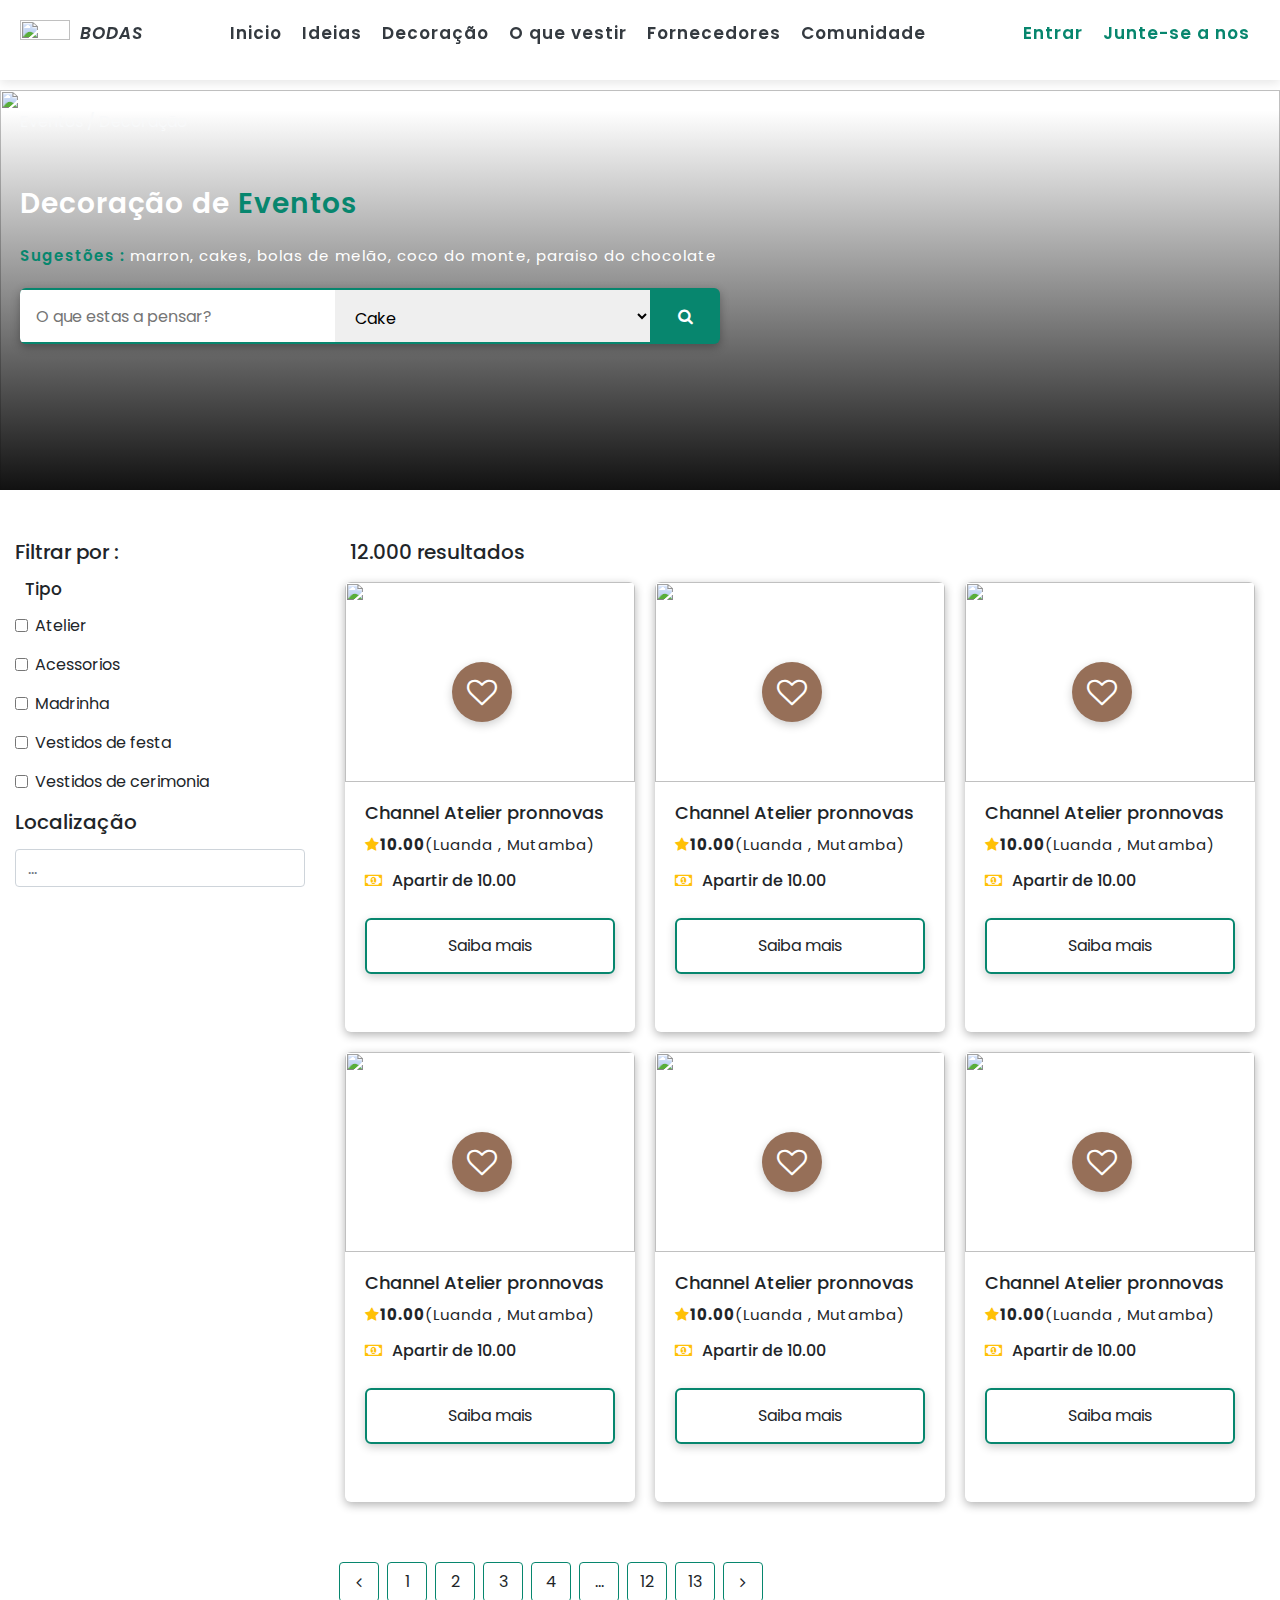
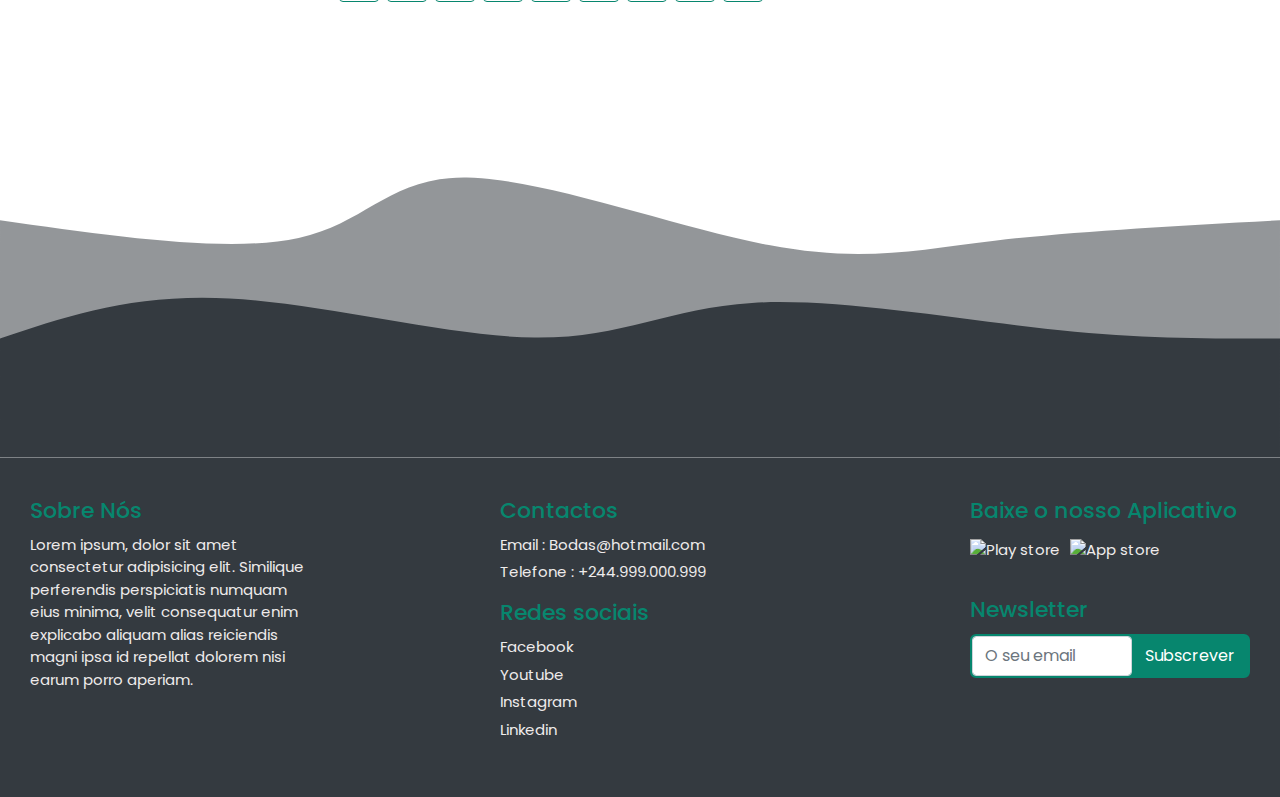
==== search.html @ b69bea25 "files" ====
<!DOCTYPE html>
<html lang="pt-br">
<head>
    <meta charset="UTF-8">
    <meta name="viewport" content="width=device-width, initial-scale=1.0">
    <link rel="shortcut icon" href="./images/illustrations/png/lg.png" type="image/x-icon">
    <link rel="stylesheet" href="css/bootstrap.css">
    <link rel="stylesheet" href="css/fontawesome/icon/main.min.css">
    <link rel="stylesheet" href="css/style.css">
    <title>#</title>
</head>
<body>
    <!-- Moda loginl -->
 <div class="modal fade" id="ModalLogin" tabindex="-1" role="dialog" aria-labelledby="ModalLoginTitle" aria-hidden="true">
    <div class="modal-dialog modal-dialog-centered" role="document">
      <div class="modal-content">
        <div class="modal-header">
          <h5 class="modal-title" id="exampleModalLongTitle"></h5>
          <button type="button" class="close" data-dismiss="modal" aria-label="Close">
            <span aria-hidden="true">&times;</span>
          </button>
        </div>
        <div class="modal-body">
               <form action="" id="signin-form">
                <h2>Acesse a sua conta</h2>
                <div class="fa fa-gift"></div>
                <p class="text-secondary">Login para gerenciar a sua conta</p>  
                <div class="col-lg-12">
                   <label for="">Email</label>
                   <div class="input-group mb-3">
                      <div class="input-group-prepend">
                      <span class="input-group-text" id="basic-addon1">@</span>
                      </div>
                      <input type="text" class="form-control" placeholder="Username" aria-label="Username" aria-describedby="basic-addon1">
                   </div> 
                   </div> 
                      <div class="col-lg-12">
                         <label for="">Senha</label>
                         <div class="input-group"> 
                            <div class="input-group-prepend">
                            <span class="input-group-text " id="basic-addon1"><i class="fa fa-lock"></i></span>
                            </div>
                            <input type="text" class="form-control" placeholder="Username" aria-label="Username" aria-describedby="basic-addon1">
                         </div>
                      </div> 
                      <div class="col-lg-12">
                         <button class="btn col text-white">Entrar</button>
                         <label for="#" class="text-center text-dark bar">Ou</label>
                            <button class="btn mt-2 mb-2 g-btn"><img src="images/google.svg" alt="">fazer login com google</button>
                      </div>
                      <div class="col-lg-12 text-center mt-2">
                            <span class="text-secondary mt-2 mb-2">Não tem uma  conta ?<a href="">Cadastrar</a></span><br/>
                         <a href="#" class="text-secondary">Esqueceu a sua senha ?</a>
                      </div> 
               </form>
        </div> 
      </div>
    </div>
  </div>
 <!---end-->
<!--Header-->
<header>
    <nav class="navbar-responsive-prt">
        <div>
            <a href="index.html" class="logo-prt"><img src="./images/illustrations/png/lg.png" alt="">Bodas</a>
        </div>
        <div>
            <ul>
                <li><a href="index.html">Inicio</a></li>
                <li><a href="#">Ideias</a></li>
                <li><a href="#">Decoração</a></li>
                <li><a href="#">O que vestir</a></li>
                <li><a href="#">Fornecedores</a></li>
                <li><a href="community.html">Comunidade</a></li>
            </ul>
        </div>
        <div>
            <ul>
                  <li><a href="#"  data-toggle="modal" data-target="#ModalLogin">Entrar</a></li>
                <li><a href="signup.html">Junte-se a nos</a></li>
            </ul>
        </div>
    </nav>
    <nav class="navbar-prt">
        <div class="wrapper">
            <div class="navbar-container-prt">
                <div>
                    <a href="index.html" class="logo-prt"><img src="./images/illustrations/png/lg.png" alt="">Bodas</a>
                </div>
                <div>
                    <ul>
                        <li><a href="index.html">Inicio</a></li>
                        <li><a href="#">Ideias</a></li>
                        <li><a href="#">Decoração</a></li>
                        <li><a href="#">O que vestir</a></li>
                        <li><a href="#">Fornecedores</a></li>
                        <li><a href="community.html">Comunidade</a></li>
                    </ul>
                </div>
                <div>
                    <ul class="custom-links">
                          <li><a href="#"  data-toggle="modal" data-target="#ModalLogin">Entrar</a></li>
                          <li><a href="signup.html">Junte-se a nos</a></li>
                    </ul>
                </div>
            </div>
        </div>
    </nav> 
</header>
<!--Search-->
<div class="search-banner">
    <img src="./images/cover.jpg" alt="">
    <div class="box">
      <div class="wrapper">
        <span class="text-light">Eventos / Decoração</span><br/>
        <h3 class="title">Decoração de <span>Eventos</span></h3>
        <div class="tag"><span>Sugestões : </span> <small>marron, cakes, bolas de melão, coco do monte, paraiso do chocolate</small></div>
        <form action="search.html" method="get">
          <input type="text" placeholder="O que estas a pensar?" minlength="3" required>
          <select   required><option value="cake">Cake</option></select>
          <button class="btn fa fa-search"></button>
      </form>
      </div>
    </div>
</div>
<div class="wrapper">
   <div class="section-search">
    <form action="" class="col-lg-3">
      <div class="search-filter">
         <h5>Filtrar por :</h5>
         <ul>
            <h4>Tipo</h4>
            <ul> 
                <div class="form-check">
                    <input class="form-check-input" type="checkbox" value="" id="defaultCheck0">
                    <label class="form-check-label" for="defaultCheck0">
                        Atelier
                    </label>
                  </div>
                <div class="form-check">
                    <input class="form-check-input" type="checkbox" value="" id="defaultCheck1">
                    <label class="form-check-label" for="defaultCheck1">
                        Acessorios
                    </label>
                  </div>
                  <div class="form-check">
                    <input class="form-check-input" type="checkbox" value="" id="defaultCheck2">
                    <label class="form-check-label" for="defaultCheck2">
                        Madrinha
                    </label>
                  </div>
                  <div class="form-check">
                    <input class="form-check-input" type="checkbox" value="" id="defaultCheck3">
                    <label class="form-check-label" for="defaultCheck3">
                        Vestidos de festa
                    </label>
                  </div>
                  <div class="form-check">
                    <input class="form-check-input" type="checkbox" value="" id="defaultCheck4">
                    <label class="form-check-label" for="defaultCheck4">
                        Vestidos de cerimonia
                    </label>
                  </div>  
            </ul>
         </ul>
         <ul>
            <h5>Localização</h5>
            <ul>
               <input type="text" placeholder="..." class="form-control">
            </ul>
         </ul>
    </div>
    </form>
      <div class="search-content col-lg-9">
         <div class="col-lg-12"><h5>12.000 resultados</h5></div>
         <aside class="content-area">
             <article class="box-result">
                      <img src="./images/15.jfif" alt="">
                      <div class="like fa fa-heart-o"></div>
                      <div class="dets">
                         <h5>Channel Atelier pronnovas</h5>
                         <div class="reviews">
                                   <i class="fa fa-star text-warning"></i>
                                   <strong>10.00</strong>
                                   <span>(Luanda , Mutamba)</span>
                           </div>
                           <h6><i class="fa fa-money"></i>Apartir de 10.00</h6>
                           <a href="provider_page.html" class="btn">Saiba mais</a>
                      </div>
             </article>
             <article class="box-result">
               <img src="./images/16.jpg" alt="">
                     <div class="like fa fa-heart-o"></div>
                     <div class="dets">
                        <h5>Channel Atelier pronnovas</h5>
                        <div class="reviews">
                                 <i class="fa fa-star text-warning"></i>
                                 <strong>10.00</strong>
                                 <span>(Luanda , Mutamba)</span>
                        </div>
                        <h6><i class="fa fa-money"></i>Apartir de 10.00</h6>
                        <a href="provider_page.html" class="btn">Saiba mais</a>
                     </div>
            </article>
            <article class="box-result">
               <img src="./images/17.jpg" alt="">
               <div class="like fa fa-heart-o"></div>
               <div class="dets">
                  <h5>Channel Atelier pronnovas</h5>
                  <div class="reviews">
                           <i class="fa fa-star text-warning"></i>
                           <strong>10.00</strong>
                           <span>(Luanda , Mutamba)</span>
                  </div>
                  <h6><i class="fa fa-money"></i>Apartir de 10.00</h6>
                  <a href="provider_page.html" class="btn">Saiba mais</a>
               </div>
            </article>
            <article class="box-result">
               <img src="./images/18.jpg" alt="">
               <div class="like fa fa-heart-o"></div>
               <div class="dets">
                  <h5>Channel Atelier pronnovas</h5>
                  <div class="reviews">
                           <i class="fa fa-star text-warning"></i>
                           <strong>10.00</strong>
                           <span>(Luanda , Mutamba)</span>
                  </div>
                  <h6><i class="fa fa-money"></i>Apartir de 10.00</h6>
                  <a href="provider_page.html" class="btn">Saiba mais</a>
               </div>
      </article>
      <article class="box-result">
         <img src="./images/19.jpg" alt="">
         <div class="like fa fa-heart-o"></div>
         <div class="dets">
            <h5>Channel Atelier pronnovas</h5>
            <div class="reviews">
                     <i class="fa fa-star text-warning"></i>
                     <strong>10.00</strong>
                     <span>(Luanda , Mutamba)</span>
            </div>
            <h6><i class="fa fa-money"></i>Apartir de 10.00</h6>
            <a href="provider_page.html" class="btn">Saiba mais</a>
         </div>
      </article>
      <article class="box-result">
         <img src="./images/20.jpg" alt="">
         <div class="like fa fa-heart-o"></div>
         <div class="dets">
            <h5>Channel Atelier pronnovas</h5>
            <div class="reviews">
                     <i class="fa fa-star text-warning"></i>
                     <strong>10.00</strong>
                     <span>(Luanda , Mutamba)</span>
            </div>
            <h6><i class="fa fa-money"></i>Apartir de 10.00</h6>
            <a href="provider_page.html" class="btn">Saiba mais</a>
         </div>
      </article>
         </aside>
          <aside class="pagination-area">
                 <button class="btn fa fa-angle-left prevpag" page="prev"></button>
                 <a href="" class="btn" page="1">1</a>
                 <a href="" class="btn" page="2">2</a>
                 <a href="" class="btn" page="3">3</a>
                 <a href="" class="btn" page="4">4</a>
                 <a href="" class="btn" page="null">...</a>
                 <a href="" class="btn" page="12">12</a>
                 <a href="" class="btn" page="13">13</a>
                 <button class="btn fa fa-angle-right nextpage" page="next"></button>
          </aside>
      </div>
   </div>
</div>


<!--Footer-->
<div class="svg1">
    <svg width="100%" height="100%" id="svg" viewBox="0 0 1440 400" xmlns="http://www.w3.org/2000/svg" class="transition duration-300 ease-in-out delay-150"><path d="M 0,400 C 0,400 0,133 0,133 C 129.39712918660285,151.45933014354068 258.7942583732057,169.91866028708134 336,153 C 413.2057416267943,136.08133971291866 438.22009569377997,83.7846889952153 525,85 C 611.77990430622,86.2153110047847 760.3253588516748,140.94258373205741 865,161 C 969.6746411483252,181.05741626794259 1030.4784688995214,166.44497607655504 1119,156 C 1207.5215311004786,145.55502392344496 1323.7607655502393,139.2775119617225 1440,133 C 1440,133 1440,400 1440,400 Z" stroke="none" stroke-width="0" fill="#343a4088" class="transition-all duration-300 ease-in-out delay-150 path-0"></path><path d="M 0,400 C 0,400 0,266 0,266 C 75.41626794258374,240.60287081339715 150.8325358851675,215.20574162679426 258,221 C 365.1674641148325,226.79425837320574 504.08612440191393,263.7799043062201 601,265 C 697.9138755980861,266.2200956937799 752.822966507177,231.67464114832535 846,226 C 939.177033492823,220.32535885167465 1070.622009569378,243.52153110047846 1176,255 C 1281.377990430622,266.47846889952154 1360.688995215311,266.2392344497608 1440,266 C 1440,266 1440,400 1440,400 Z" stroke="none" stroke-width="0" fill="#343a40ff" class="transition-all duration-300 ease-in-out delay-150 path-1"></path></svg>
  </div>
  <footer class="bg-dark" >
    <div class="wrapper">
        <div class="row">
            <article>
                <h1>Sobre Nós</h1>
                <ul>
                    <p>Lorem ipsum, dolor sit amet consectetur adipisicing elit. Similique perferendis
                     perspiciatis numquam eius minima, velit consequatur enim explicabo aliquam alias 
                      reiciendis magni ipsa id repellat dolorem nisi earum porro aperiam.
                    </p> 
                </ul>
            </article>
            <article>
                <h1>Contactos</h1>
                <ul>
                    <li>Email : <a href="mailto:bodas@hotmail.com">Bodas@hotmail.com</a></li>
                    <li>Telefone : <a href="telto:+244999000999">+244.999.000.999</a></li>
                </ul>
                <h1>Redes sociais</h1>
                <ul>
                   <li><a href="#" target="_blink">Facebook</a></li>
                   <li><a href="#" target="_blink">Youtube</a></li>
                   <li><a href="#" target="_blink">Instagram</a></li>
                   <li><a href="#" target="_blink">Linkedin</a></li>
                </ul>
            </article>
            <article>
                <h1>Baixe o nosso Aplicativo</h1>
                <ul class="d-flex">
                    <li><a href="#" target="_blink"><img src="./images/app1.png" alt="Play store"></a></li>
                    <li><a href="#" target="_blink"><img src="./images/app2.png" alt="App store"></a></li>
                </ul>
                <h1>Newsletter</h1>
                <ul>
                    <div class="box">
                        <form action="#" id="newsletterform" method="post">
                            <input class="form-control" type="email" required placeholder="O seu email" id="newsletterinput">
                            <button type="submit" class="btn btn-newsletter">Subscrever</button>
                        </form>
                    </div>
                     <div id="tr-google"></div>
                </ul>
            </article>
        </div>
    </div>
</footer> 
<script src="js/jquery.js"></script>
<script src="js/bootstrap.js"></script>
<script src="js/script.js"></script>
<script src="js/main.js"></script>  
<script src="http://translate.google.com/translate_a/element.js?cb=googleTranslateElementInit"></script> 
</body>
</html>
---- css/fontawesome/icon/main.min.css ----
@charset "UTF-8";
/*!
 *  Font Awesome 4.7.0 by @davegandy - http://fontawesome.io - @fontawesome
 *  License - http://fontawesome.io/license (Font: SIL OFL 1.1, CSS: MIT License)
 */@font-face {
 font-family:FontAwesome;
 src:url(../fonts/fontawesome-webfont3e6e.eot?v=4.7.0);
 src:url(../fonts/fontawesome-webfontd41d.eot?#iefix&v=4.7.0) format('embedded-opentype'),
 url(../fonts/fontawesome-webfont3e6e.woff2?v=4.7.0) format('woff2'),
 url(../fonts/fontawesome-webfont3e6e.woff?v=4.7.0) format('woff'),
 url(../fonts/fontawesome-webfont3e6e.ttf?v=4.7.0) format('truetype'),
 url(../fonts/fontawesome-webfont3e6e.svg?v=4.7.0#fontawesomeregular) format('svg');
 font-weight:400;
 font-style:normal
}
.fa {
 display:inline-block;
 font:normal normal normal 14px/1 FontAwesome;
 font-size:inherit;
 text-rendering:auto;
 -webkit-font-smoothing:antialiased;
 -moz-osx-font-smoothing:grayscale
}
.fa-lg {
 font-size:1.33333333em;
 line-height:.75em;
 vertical-align:-15%
}
.fa-2x {
 font-size:2em
}
.fa-3x {
 font-size:3em
}
.fa-4x {
 font-size:4em
}
.fa-5x {
 font-size:5em
}
.fa-fw {
 width:1.28571429em;
 text-align:center
}
.fa-ul {
 padding-left:0;
 margin-left:2.14285714em;
 list-style-type:none
}
.fa-ul>li {
 position:relative
}
.fa-li {
 position:absolute;
 left:-2.14285714em;
 width:2.14285714em;
 top:.14285714em;
 text-align:center
}
.fa-li.fa-lg {
 left:-1.85714286em
}
.fa-border {
 padding:.2em .25em .15em;
 border:solid .08em #eee;
 border-radius:.1em
}
.fa-pull-left {
 float:left
}
.fa-pull-right {
 float:right
}
.fa.fa-pull-left {
 margin-right:.3em
}
.fa.fa-pull-right {
 margin-left:.3em
}
.pull-right {
 float:right
}
.pull-left {
 float:left
}
.fa.pull-left {
 margin-right:.3em
}
.fa.pull-right {
 margin-left:.3em
}
.fa-spin {
 -webkit-animation:fa-spin 2s infinite linear;
 animation:fa-spin 2s infinite linear
}
.fa-pulse {
 -webkit-animation:fa-spin 1s infinite steps(8);
 animation:fa-spin 1s infinite steps(8)
}
@-webkit-keyframes fa-spin {
 0% {
  -webkit-transform:rotate(0);
  transform:rotate(0)
 }
 100% {
  -webkit-transform:rotate(359deg);
  transform:rotate(359deg)
 }
}
@keyframes fa-spin {
 0% {
  -webkit-transform:rotate(0);
  transform:rotate(0)
 }
 100% {
  -webkit-transform:rotate(359deg);
  transform:rotate(359deg)
 }
}
.fa-rotate-90 {
 -webkit-transform:rotate(90deg);
 -ms-transform:rotate(90deg);
 transform:rotate(90deg)
}
.fa-rotate-180 {
 -webkit-transform:rotate(180deg);
 -ms-transform:rotate(180deg);
 transform:rotate(180deg)
}
.fa-rotate-270 {
 -webkit-transform:rotate(270deg);
 -ms-transform:rotate(270deg);
 transform:rotate(270deg)
}
.fa-flip-horizontal {
 -webkit-transform:scale(-1,1);
 -ms-transform:scale(-1,1);
 transform:scale(-1,1)
}
.fa-flip-vertical {
 -webkit-transform:scale(1,-1);
 -ms-transform:scale(1,-1);
 transform:scale(1,-1)
}
:root .fa-flip-horizontal,
:root .fa-flip-vertical,
:root .fa-rotate-180,
:root .fa-rotate-270,
:root .fa-rotate-90 {
 filter:none
}
.fa-stack {
 position:relative;
 display:inline-block;
 width:2em;
 height:2em;
 line-height:2em;
 vertical-align:middle
}
.fa-stack-1x,
.fa-stack-2x {
 position:absolute;
 left:0;
 width:100%;
 text-align:center
}
.fa-stack-1x {
 line-height:inherit
}
.fa-stack-2x {
 font-size:2em
}
.fa-inverse {
 color:#fff
}
.fa-glass:before {
 content:"\f000"
}
.fa-music:before {
 content:"\f001"
}
.fa-search:before {
 content:"\f002"
}
.fa-envelope-o:before {
 content:"\f003"
}
.fa-heart:before {
 content:"\f004"
}
.fa-star:before {
 content:"\f005"
}
.fa-star-o:before {
 content:"\f006"
}
.fa-user:before {
 content:"\f007"
}
.fa-film:before {
 content:"\f008"
}
.fa-th-large:before {
 content:"\f009"
}
.fa-th:before {
 content:"\f00a"
}
.fa-th-list:before {
 content:"\f00b"
}
.fa-check:before {
 content:"\f00c"
}
.fa-close:before,
.fa-remove:before,
.fa-times:before {
 content:"\f00d"
}
.fa-search-plus:before {
 content:"\f00e"
}
.fa-search-minus:before {
 content:"\f010"
}
.fa-power-off:before {
 content:"\f011"
}
.fa-signal:before {
 content:"\f012"
}
.fa-cog:before,
.fa-gear:before {
 content:"\f013"
}
.fa-trash-o:before {
 content:"\f014"
}
.fa-home:before {
 content:"\f015"
}
.fa-file-o:before {
 content:"\f016"
}
.fa-clock-o:before {
 content:"\f017"
}
.fa-road:before {
 content:"\f018"
}
.fa-download:before {
 content:"\f019"
}
.fa-arrow-circle-o-down:before {
 content:"\f01a"
}
.fa-arrow-circle-o-up:before {
 content:"\f01b"
}
.fa-inbox:before {
 content:"\f01c"
}
.fa-play-circle-o:before {
 content:"\f01d"
}
.fa-repeat:before,
.fa-rotate-right:before {
 content:"\f01e"
}
.fa-refresh:before {
 content:"\f021"
}
.fa-list-alt:before {
 content:"\f022"
}
.fa-lock:before {
 content:"\f023"
}
.fa-flag:before {
 content:"\f024"
}
.fa-headphones:before {
 content:"\f025"
}
.fa-volume-off:before {
 content:"\f026"
}
.fa-volume-down:before {
 content:"\f027"
}
.fa-volume-up:before {
 content:"\f028"
}
.fa-qrcode:before {
 content:"\f029"
}
.fa-barcode:before {
 content:"\f02a"
}
.fa-tag:before {
 content:"\f02b"
}
.fa-tags:before {
 content:"\f02c"
}
.fa-book:before {
 content:"\f02d"
}
.fa-bookmark:before {
 content:"\f02e"
}
.fa-print:before {
 content:"\f02f"
}
.fa-camera:before {
 content:"\f030"
}
.fa-font:before {
 content:"\f031"
}
.fa-bold:before {
 content:"\f032"
}
.fa-italic:before {
 content:"\f033"
}
.fa-text-height:before {
 content:"\f034"
}
.fa-text-width:before {
 content:"\f035"
}
.fa-align-left:before {
 content:"\f036"
}
.fa-align-center:before {
 content:"\f037"
}
.fa-align-right:before {
 content:"\f038"
}
.fa-align-justify:before {
 content:"\f039"
}
.fa-list:before {
 content:"\f03a"
}
.fa-dedent:before,
.fa-outdent:before {
 content:"\f03b"
}
.fa-indent:before {
 content:"\f03c"
}
.fa-video-camera:before {
 content:"\f03d"
}
.fa-image:before,
.fa-photo:before,
.fa-picture-o:before {
 content:"\f03e"
}
.fa-pencil:before {
 content:"\f040"
}
.fa-map-marker:before {
 content:"\f041"
}
.fa-adjust:before {
 content:"\f042"
}
.fa-tint:before {
 content:"\f043"
}
.fa-edit:before,
.fa-pencil-square-o:before {
 content:"\f044"
}
.fa-share-square-o:before {
 content:"\f045"
}
.fa-check-square-o:before {
 content:"\f046"
}
.fa-arrows:before {
 content:"\f047"
}
.fa-step-backward:before {
 content:"\f048"
}
.fa-fast-backward:before {
 content:"\f049"
}
.fa-backward:before {
 content:"\f04a"
}
.fa-play:before {
 content:"\f04b"
}
.fa-pause:before {
 content:"\f04c"
}
.fa-stop:before {
 content:"\f04d"
}
.fa-forward:before {
 content:"\f04e"
}
.fa-fast-forward:before {
 content:"\f050"
}
.fa-step-forward:before {
 content:"\f051"
}
.fa-eject:before {
 content:"\f052"
}
.fa-chevron-left:before {
 content:"\f053"
}
.fa-chevron-right:before {
 content:"\f054"
}
.fa-plus-circle:before {
 content:"\f055"
}
.fa-minus-circle:before {
 content:"\f056"
}
.fa-times-circle:before {
 content:"\f057"
}
.fa-check-circle:before {
 content:"\f058"
}
.fa-question-circle:before {
 content:"\f059"
}
.fa-info-circle:before {
 content:"\f05a"
}
.fa-crosshairs:before {
 content:"\f05b"
}
.fa-times-circle-o:before {
 content:"\f05c"
}
.fa-check-circle-o:before {
 content:"\f05d"
}
.fa-ban:before {
 content:"\f05e"
}
.fa-arrow-left:before {
 content:"\f060"
}
.fa-arrow-right:before {
 content:"\f061"
}
.fa-arrow-up:before {
 content:"\f062"
}
.fa-arrow-down:before {
 content:"\f063"
}
.fa-mail-forward:before,
.fa-share:before {
 content:"\f064"
}
.fa-expand:before {
 content:"\f065"
}
.fa-compress:before {
 content:"\f066"
}
.fa-plus:before {
 content:"\f067"
}
.fa-minus:before {
 content:"\f068"
}
.fa-asterisk:before {
 content:"\f069"
}
.fa-exclamation-circle:before {
 content:"\f06a"
}
.fa-gift:before {
 content:"\f06b"
}
.fa-leaf:before {
 content:"\f06c"
}
.fa-fire:before {
 content:"\f06d"
}
.fa-eye:before {
 content:"\f06e"
}
.fa-eye-slash:before {
 content:"\f070"
}
.fa-exclamation-triangle:before,
.fa-warning:before {
 content:"\f071"
}
.fa-plane:before {
 content:"\f072"
}
.fa-calendar:before {
 content:"\f073"
}
.fa-random:before {
 content:"\f074"
}
.fa-comment:before {
 content:"\f075"
}
.fa-magnet:before {
 content:"\f076"
}
.fa-chevron-up:before {
 content:"\f077"
}
.fa-chevron-down:before {
 content:"\f078"
}
.fa-retweet:before {
 content:"\f079"
}
.fa-shopping-cart:before {
 content:"\f07a"
}
.fa-folder:before {
 content:"\f07b"
}
.fa-folder-open:before {
 content:"\f07c"
}
.fa-arrows-v:before {
 content:"\f07d"
}
.fa-arrows-h:before {
 content:"\f07e"
}
.fa-bar-chart-o:before,
.fa-bar-chart:before {
 content:"\f080"
}
.fa-twitter-square:before {
 content:"\f081"
}
.fa-facebook-square:before {
 content:"\f082"
}
.fa-camera-retro:before {
 content:"\f083"
}
.fa-key:before {
 content:"\f084"
}
.fa-cogs:before,
.fa-gears:before {
 content:"\f085"
}
.fa-comments:before {
 content:"\f086"
}
.fa-thumbs-o-up:before {
 content:"\f087"
}
.fa-thumbs-o-down:before {
 content:"\f088"
}
.fa-star-half:before {
 content:"\f089"
}
.fa-heart-o:before {
 content:"\f08a"
}
.fa-sign-out:before {
 content:"\f08b"
}
.fa-linkedin-square:before {
 content:"\f08c"
}
.fa-thumb-tack:before {
 content:"\f08d"
}
.fa-external-link:before {
 content:"\f08e"
}
.fa-sign-in:before {
 content:"\f090"
}
.fa-trophy:before {
 content:"\f091"
}
.fa-github-square:before {
 content:"\f092"
}
.fa-upload:before {
 content:"\f093"
}
.fa-lemon-o:before {
 content:"\f094"
}
.fa-phone:before {
 content:"\f095"
}
.fa-square-o:before {
 content:"\f096"
}
.fa-bookmark-o:before {
 content:"\f097"
}
.fa-phone-square:before {
 content:"\f098"
}
.fa-twitter:before {
 content:"\f099"
}
.fa-facebook-f:before,
.fa-facebook:before {
 content:"\f09a"
}
.fa-github:before {
 content:"\f09b"
}
.fa-unlock:before {
 content:"\f09c"
}
.fa-credit-card:before {
 content:"\f09d"
}
.fa-feed:before,
.fa-rss:before {
 content:"\f09e"
}
.fa-hdd-o:before {
 content:"\f0a0"
}
.fa-bullhorn:before {
 content:"\f0a1"
}
.fa-bell:before {
 content:"\f0f3"
}
.fa-certificate:before {
 content:"\f0a3"
}
.fa-hand-o-right:before {
 content:"\f0a4"
}
.fa-hand-o-left:before {
 content:"\f0a5"
}
.fa-hand-o-up:before {
 content:"\f0a6"
}
.fa-hand-o-down:before {
 content:"\f0a7"
}
.fa-arrow-circle-left:before {
 content:"\f0a8"
}
.fa-arrow-circle-right:before {
 content:"\f0a9"
}
.fa-arrow-circle-up:before {
 content:"\f0aa"
}
.fa-arrow-circle-down:before {
 content:"\f0ab"
}
.fa-globe:before {
 content:"\f0ac"
}
.fa-wrench:before {
 content:"\f0ad"
}
.fa-tasks:before {
 content:"\f0ae"
}
.fa-filter:before {
 content:"\f0b0"
}
.fa-briefcase:before {
 content:"\f0b1"
}
.fa-arrows-alt:before {
 content:"\f0b2"
}
.fa-group:before,
.fa-users:before {
 content:"\f0c0"
}
.fa-chain:before,
.fa-link:before {
 content:"\f0c1"
}
.fa-cloud:before {
 content:"\f0c2"
}
.fa-flask:before {
 content:"\f0c3"
}
.fa-cut:before,
.fa-scissors:before {
 content:"\f0c4"
}
.fa-copy:before,
.fa-files-o:before {
 content:"\f0c5"
}
.fa-paperclip:before {
 content:"\f0c6"
}
.fa-floppy-o:before,
.fa-save:before {
 content:"\f0c7"
}
.fa-square:before {
 content:"\f0c8"
}
.fa-bars:before,
.fa-navicon:before,
.fa-reorder:before {
 content:"\f0c9"
}
.fa-list-ul:before {
 content:"\f0ca"
}
.fa-list-ol:before {
 content:"\f0cb"
}
.fa-strikethrough:before {
 content:"\f0cc"
}
.fa-underline:before {
 content:"\f0cd"
}
.fa-table:before {
 content:"\f0ce"
}
.fa-magic:before {
 content:"\f0d0"
}
.fa-truck:before {
 content:"\f0d1"
}
.fa-pinterest:before {
 content:"\f0d2"
}
.fa-pinterest-square:before {
 content:"\f0d3"
}
.fa-google-plus-square:before {
 content:"\f0d4"
}
.fa-google-plus:before {
 content:"\f0d5"
}
.fa-money:before {
 content:"\f0d6"
}
.fa-caret-down:before {
 content:"\f0d7"
}
.fa-caret-up:before {
 content:"\f0d8"
}
.fa-caret-left:before {
 content:"\f0d9"
}
.fa-caret-right:before {
 content:"\f0da"
}
.fa-columns:before {
 content:"\f0db"
}
.fa-sort:before,
.fa-unsorted:before {
 content:"\f0dc"
}
.fa-sort-desc:before,
.fa-sort-down:before {
 content:"\f0dd"
}
.fa-sort-asc:before,
.fa-sort-up:before {
 content:"\f0de"
}
.fa-envelope:before {
 content:"\f0e0"
}
.fa-linkedin:before {
 content:"\f0e1"
}
.fa-rotate-left:before,
.fa-undo:before {
 content:"\f0e2"
}
.fa-gavel:before,
.fa-legal:before {
 content:"\f0e3"
}
.fa-dashboard:before,
.fa-tachometer:before {
 content:"\f0e4"
}
.fa-comment-o:before {
 content:"\f0e5"
}
.fa-comments-o:before {
 content:"\f0e6"
}
.fa-bolt:before,
.fa-flash:before {
 content:"\f0e7"
}
.fa-sitemap:before {
 content:"\f0e8"
}
.fa-umbrella:before {
 content:"\f0e9"
}
.fa-clipboard:before,
.fa-paste:before {
 content:"\f0ea"
}
.fa-lightbulb-o:before {
 content:"\f0eb"
}
.fa-exchange:before {
 content:"\f0ec"
}
.fa-cloud-download:before {
 content:"\f0ed"
}
.fa-cloud-upload:before {
 content:"\f0ee"
}
.fa-user-md:before {
 content:"\f0f0"
}
.fa-stethoscope:before {
 content:"\f0f1"
}
.fa-suitcase:before {
 content:"\f0f2"
}
.fa-bell-o:before {
 content:"\f0a2"
}
.fa-coffee:before {
 content:"\f0f4"
}
.fa-cutlery:before {
 content:"\f0f5"
}
.fa-file-text-o:before {
 content:"\f0f6"
}
.fa-building-o:before {
 content:"\f0f7"
}
.fa-hospital-o:before {
 content:"\f0f8"
}
.fa-ambulance:before {
 content:"\f0f9"
}
.fa-medkit:before {
 content:"\f0fa"
}
.fa-fighter-jet:before {
 content:"\f0fb"
}
.fa-beer:before {
 content:"\f0fc"
}
.fa-h-square:before {
 content:"\f0fd"
}
.fa-plus-square:before {
 content:"\f0fe"
}
.fa-angle-double-left:before {
 content:"\f100"
}
.fa-angle-double-right:before {
 content:"\f101"
}
.fa-angle-double-up:before {
 content:"\f102"
}
.fa-angle-double-down:before {
 content:"\f103"
}
.fa-angle-left:before {
 content:"\f104"
}
.fa-angle-right:before {
 content:"\f105"
}
.fa-angle-up:before {
 content:"\f106"
}
.fa-angle-down:before {
 content:"\f107"
}
.fa-desktop:before {
 content:"\f108"
}
.fa-laptop:before {
 content:"\f109"
}
.fa-tablet:before {
 content:"\f10a"
}
.fa-mobile-phone:before,
.fa-mobile:before {
 content:"\f10b"
}
.fa-circle-o:before {
 content:"\f10c"
}
.fa-quote-left:before {
 content:"\f10d"
}
.fa-quote-right:before {
 content:"\f10e"
}
.fa-spinner:before {
 content:"\f110"
}
.fa-circle:before {
 content:"\f111"
}
.fa-mail-reply:before,
.fa-reply:before {
 content:"\f112"
}
.fa-github-alt:before {
 content:"\f113"
}
.fa-folder-o:before {
 content:"\f114"
}
.fa-folder-open-o:before {
 content:"\f115"
}
.fa-smile-o:before {
 content:"\f118"
}
.fa-frown-o:before {
 content:"\f119"
}
.fa-meh-o:before {
 content:"\f11a"
}
.fa-gamepad:before {
 content:"\f11b"
}
.fa-keyboard-o:before {
 content:"\f11c"
}
.fa-flag-o:before {
 content:"\f11d"
}
.fa-flag-checkered:before {
 content:"\f11e"
}
.fa-terminal:before {
 content:"\f120"
}
.fa-code:before {
 content:"\f121"
}
.fa-mail-reply-all:before,
.fa-reply-all:before {
 content:"\f122"
}
.fa-star-half-empty:before,
.fa-star-half-full:before,
.fa-star-half-o:before {
 content:"\f123"
}
.fa-location-arrow:before {
 content:"\f124"
}
.fa-crop:before {
 content:"\f125"
}
.fa-code-fork:before {
 content:"\f126"
}
.fa-chain-broken:before,
.fa-unlink:before {
 content:"\f127"
}
.fa-question:before {
 content:"\f128"
}
.fa-info:before {
 content:"\f129"
}
.fa-exclamation:before {
 content:"\f12a"
}
.fa-superscript:before {
 content:"\f12b"
}
.fa-subscript:before {
 content:"\f12c"
}
.fa-eraser:before {
 content:"\f12d"
}
.fa-puzzle-piece:before {
 content:"\f12e"
}
.fa-microphone:before {
 content:"\f130"
}
.fa-microphone-slash:before {
 content:"\f131"
}
.fa-shield:before {
 content:"\f132"
}
.fa-calendar-o:before {
 content:"\f133"
}
.fa-fire-extinguisher:before {
 content:"\f134"
}
.fa-rocket:before {
 content:"\f135"
}
.fa-maxcdn:before {
 content:"\f136"
}
.fa-chevron-circle-left:before {
 content:"\f137"
}
.fa-chevron-circle-right:before {
 content:"\f138"
}
.fa-chevron-circle-up:before {
 content:"\f139"
}
.fa-chevron-circle-down:before {
 content:"\f13a"
}
.fa-html5:before {
 content:"\f13b"
}
.fa-css3:before {
 content:"\f13c"
}
.fa-anchor:before {
 content:"\f13d"
}
.fa-unlock-alt:before {
 content:"\f13e"
}
.fa-bullseye:before {
 content:"\f140"
}
.fa-ellipsis-h:before {
 content:"\f141"
}
.fa-ellipsis-v:before {
 content:"\f142"
}
.fa-rss-square:before {
 content:"\f143"
}
.fa-play-circle:before {
 content:"\f144"
}
.fa-ticket:before {
 content:"\f145"
}
.fa-minus-square:before {
 content:"\f146"
}
.fa-minus-square-o:before {
 content:"\f147"
}
.fa-level-up:before {
 content:"\f148"
}
.fa-level-down:before {
 content:"\f149"
}
.fa-check-square:before {
 content:"\f14a"
}
.fa-pencil-square:before {
 content:"\f14b"
}
.fa-external-link-square:before {
 content:"\f14c"
}
.fa-share-square:before {
 content:"\f14d"
}
.fa-compass:before {
 content:"\f14e"
}
.fa-caret-square-o-down:before,
.fa-toggle-down:before {
 content:"\f150"
}
.fa-caret-square-o-up:before,
.fa-toggle-up:before {
 content:"\f151"
}
.fa-caret-square-o-right:before,
.fa-toggle-right:before {
 content:"\f152"
}
.fa-eur:before,
.fa-euro:before {
 content:"\f153"
}
.fa-gbp:before {
 content:"\f154"
}
.fa-dollar:before,
.fa-usd:before {
 content:"\f155"
}
.fa-inr:before,
.fa-rupee:before {
 content:"\f156"
}
.fa-cny:before,
.fa-jpy:before,
.fa-rmb:before,
.fa-yen:before {
 content:"\f157"
}
.fa-rouble:before,
.fa-rub:before,
.fa-ruble:before {
 content:"\f158"
}
.fa-krw:before,
.fa-won:before {
 content:"\f159"
}
.fa-bitcoin:before,
.fa-btc:before {
 content:"\f15a"
}
.fa-file:before {
 content:"\f15b"
}
.fa-file-text:before {
 content:"\f15c"
}
.fa-sort-alpha-asc:before {
 content:"\f15d"
}
.fa-sort-alpha-desc:before {
 content:"\f15e"
}
.fa-sort-amount-asc:before {
 content:"\f160"
}
.fa-sort-amount-desc:before {
 content:"\f161"
}
.fa-sort-numeric-asc:before {
 content:"\f162"
}
.fa-sort-numeric-desc:before {
 content:"\f163"
}
.fa-thumbs-up:before {
 content:"\f164"
}
.fa-thumbs-down:before {
 content:"\f165"
}
.fa-youtube-square:before {
 content:"\f166"
}
.fa-youtube:before {
 content:"\f167"
}
.fa-xing:before {
 content:"\f168"
}
.fa-xing-square:before {
 content:"\f169"
}
.fa-youtube-play:before {
 content:"\f16a"
}
.fa-dropbox:before {
 content:"\f16b"
}
.fa-stack-overflow:before {
 content:"\f16c"
}
.fa-instagram:before {
 content:"\f16d"
}
.fa-flickr:before {
 content:"\f16e"
}
.fa-adn:before {
 content:"\f170"
}
.fa-bitbucket:before {
 content:"\f171"
}
.fa-bitbucket-square:before {
 content:"\f172"
}
.fa-tumblr:before {
 content:"\f173"
}
.fa-tumblr-square:before {
 content:"\f174"
}
.fa-long-arrow-down:before {
 content:"\f175"
}
.fa-long-arrow-up:before {
 content:"\f176"
}
.fa-long-arrow-left:before {
 content:"\f177"
}
.fa-long-arrow-right:before {
 content:"\f178"
}
.fa-apple:before {
 content:"\f179"
}
.fa-windows:before {
 content:"\f17a"
}
.fa-android:before {
 content:"\f17b"
}
.fa-linux:before {
 content:"\f17c"
}
.fa-dribbble:before {
 content:"\f17d"
}
.fa-skype:before {
 content:"\f17e"
}
.fa-foursquare:before {
 content:"\f180"
}
.fa-trello:before {
 content:"\f181"
}
.fa-female:before {
 content:"\f182"
}
.fa-male:before {
 content:"\f183"
}
.fa-gittip:before,
.fa-gratipay:before {
 content:"\f184"
}
.fa-sun-o:before {
 content:"\f185"
}
.fa-moon-o:before {
 content:"\f186"
}
.fa-archive:before {
 content:"\f187"
}
.fa-bug:before {
 content:"\f188"
}
.fa-vk:before {
 content:"\f189"
}
.fa-weibo:before {
 content:"\f18a"
}
.fa-renren:before {
 content:"\f18b"
}
.fa-pagelines:before {
 content:"\f18c"
}
.fa-stack-exchange:before {
 content:"\f18d"
}
.fa-arrow-circle-o-right:before {
 content:"\f18e"
}
.fa-arrow-circle-o-left:before {
 content:"\f190"
}
.fa-caret-square-o-left:before,
.fa-toggle-left:before {
 content:"\f191"
}
.fa-dot-circle-o:before {
 content:"\f192"
}
.fa-wheelchair:before {
 content:"\f193"
}
.fa-vimeo-square:before {
 content:"\f194"
}
.fa-try:before,
.fa-turkish-lira:before {
 content:"\f195"
}
.fa-plus-square-o:before {
 content:"\f196"
}
.fa-space-shuttle:before {
 content:"\f197"
}
.fa-slack:before {
 content:"\f198"
}
.fa-envelope-square:before {
 content:"\f199"
}
.fa-wordpress:before {
 content:"\f19a"
}
.fa-openid:before {
 content:"\f19b"
}
.fa-bank:before,
.fa-institution:before,
.fa-university:before {
 content:"\f19c"
}
.fa-graduation-cap:before,
.fa-mortar-board:before {
 content:"\f19d"
}
.fa-yahoo:before {
 content:"\f19e"
}
.fa-google:before {
 content:"\f1a0"
}
.fa-reddit:before {
 content:"\f1a1"
}
.fa-reddit-square:before {
 content:"\f1a2"
}
.fa-stumbleupon-circle:before {
 content:"\f1a3"
}
.fa-stumbleupon:before {
 content:"\f1a4"
}
.fa-delicious:before {
 content:"\f1a5"
}
.fa-digg:before {
 content:"\f1a6"
}
.fa-pied-piper-pp:before {
 content:"\f1a7"
}
.fa-pied-piper-alt:before {
 content:"\f1a8"
}
.fa-drupal:before {
 content:"\f1a9"
}
.fa-joomla:before {
 content:"\f1aa"
}
.fa-language:before {
 content:"\f1ab"
}
.fa-fax:before {
 content:"\f1ac"
}
.fa-building:before {
 content:"\f1ad"
}
.fa-child:before {
 content:"\f1ae"
}
.fa-paw:before {
 content:"\f1b0"
}
.fa-spoon:before {
 content:"\f1b1"
}
.fa-cube:before {
 content:"\f1b2"
}
.fa-cubes:before {
 content:"\f1b3"
}
.fa-behance:before {
 content:"\f1b4"
}
.fa-behance-square:before {
 content:"\f1b5"
}
.fa-steam:before {
 content:"\f1b6"
}
.fa-steam-square:before {
 content:"\f1b7"
}
.fa-recycle:before {
 content:"\f1b8"
}
.fa-automobile:before,
.fa-car:before {
 content:"\f1b9"
}
.fa-cab:before,
.fa-taxi:before {
 content:"\f1ba"
}
.fa-tree:before {
 content:"\f1bb"
}
.fa-spotify:before {
 content:"\f1bc"
}
.fa-deviantart:before {
 content:"\f1bd"
}
.fa-soundcloud:before {
 content:"\f1be"
}
.fa-database:before {
 content:"\f1c0"
}
.fa-file-pdf-o:before {
 content:"\f1c1"
}
.fa-file-word-o:before {
 content:"\f1c2"
}
.fa-file-excel-o:before {
 content:"\f1c3"
}
.fa-file-powerpoint-o:before {
 content:"\f1c4"
}
.fa-file-image-o:before,
.fa-file-photo-o:before,
.fa-file-picture-o:before {
 content:"\f1c5"
}
.fa-file-archive-o:before,
.fa-file-zip-o:before {
 content:"\f1c6"
}
.fa-file-audio-o:before,
.fa-file-sound-o:before {
 content:"\f1c7"
}
.fa-file-movie-o:before,
.fa-file-video-o:before {
 content:"\f1c8"
}
.fa-file-code-o:before {
 content:"\f1c9"
}
.fa-vine:before {
 content:"\f1ca"
}
.fa-codepen:before {
 content:"\f1cb"
}
.fa-jsfiddle:before {
 content:"\f1cc"
}
.fa-life-bouy:before,
.fa-life-buoy:before,
.fa-life-ring:before,
.fa-life-saver:before,
.fa-support:before {
 content:"\f1cd"
}
.fa-circle-o-notch:before {
 content:"\f1ce"
}
.fa-ra:before,
.fa-rebel:before,
.fa-resistance:before {
 content:"\f1d0"
}
.fa-empire:before,
.fa-ge:before {
 content:"\f1d1"
}
.fa-git-square:before {
 content:"\f1d2"
}
.fa-git:before {
 content:"\f1d3"
}
.fa-hacker-news:before,
.fa-y-combinator-square:before,
.fa-yc-square:before {
 content:"\f1d4"
}
.fa-tencent-weibo:before {
 content:"\f1d5"
}
.fa-qq:before {
 content:"\f1d6"
}
.fa-wechat:before,
.fa-weixin:before {
 content:"\f1d7"
}
.fa-paper-plane:before,
.fa-send:before {
 content:"\f1d8"
}
.fa-paper-plane-o:before,
.fa-send-o:before {
 content:"\f1d9"
}
.fa-history:before {
 content:"\f1da"
}
.fa-circle-thin:before {
 content:"\f1db"
}
.fa-header:before {
 content:"\f1dc"
}
.fa-paragraph:before {
 content:"\f1dd"
}
.fa-sliders:before {
 content:"\f1de"
}
.fa-share-alt:before {
 content:"\f1e0"
}
.fa-share-alt-square:before {
 content:"\f1e1"
}
.fa-bomb:before {
 content:"\f1e2"
}
.fa-futbol-o:before,
.fa-soccer-ball-o:before {
 content:"\f1e3"
}
.fa-tty:before {
 content:"\f1e4"
}
.fa-binoculars:before {
 content:"\f1e5"
}
.fa-plug:before {
 content:"\f1e6"
}
.fa-slideshare:before {
 content:"\f1e7"
}
.fa-twitch:before {
 content:"\f1e8"
}
.fa-yelp:before {
 content:"\f1e9"
}
.fa-newspaper-o:before {
 content:"\f1ea"
}
.fa-wifi:before {
 content:"\f1eb"
}
.fa-calculator:before {
 content:"\f1ec"
}
.fa-paypal:before {
 content:"\f1ed"
}
.fa-google-wallet:before {
 content:"\f1ee"
}
.fa-cc-visa:before {
 content:"\f1f0"
}
.fa-cc-mastercard:before {
 content:"\f1f1"
}
.fa-cc-discover:before {
 content:"\f1f2"
}
.fa-cc-amex:before {
 content:"\f1f3"
}
.fa-cc-paypal:before {
 content:"\f1f4"
}
.fa-cc-stripe:before {
 content:"\f1f5"
}
.fa-bell-slash:before {
 content:"\f1f6"
}
.fa-bell-slash-o:before {
 content:"\f1f7"
}
.fa-trash:before {
 content:"\f1f8"
}
.fa-copyright:before {
 content:"\f1f9"
}
.fa-at:before {
 content:"\f1fa"
}
.fa-eyedropper:before {
 content:"\f1fb"
}
.fa-paint-brush:before {
 content:"\f1fc"
}
.fa-birthday-cake:before {
 content:"\f1fd"
}
.fa-area-chart:before {
 content:"\f1fe"
}
.fa-pie-chart:before {
 content:"\f200"
}
.fa-line-chart:before {
 content:"\f201"
}
.fa-lastfm:before {
 content:"\f202"
}
.fa-lastfm-square:before {
 content:"\f203"
}
.fa-toggle-off:before {
 content:"\f204"
}
.fa-toggle-on:before {
 content:"\f205"
}
.fa-bicycle:before {
 content:"\f206"
}
.fa-bus:before {
 content:"\f207"
}
.fa-ioxhost:before {
 content:"\f208"
}
.fa-angellist:before {
 content:"\f209"
}
.fa-cc:before {
 content:"\f20a"
}
.fa-ils:before,
.fa-shekel:before,
.fa-sheqel:before {
 content:"\f20b"
}
.fa-meanpath:before {
 content:"\f20c"
}
.fa-buysellads:before {
 content:"\f20d"
}
.fa-connectdevelop:before {
 content:"\f20e"
}
.fa-dashcube:before {
 content:"\f210"
}
.fa-forumbee:before {
 content:"\f211"
}
.fa-leanpub:before {
 content:"\f212"
}
.fa-sellsy:before {
 content:"\f213"
}
.fa-shirtsinbulk:before {
 content:"\f214"
}
.fa-simplybuilt:before {
 content:"\f215"
}
.fa-skyatlas:before {
 content:"\f216"
}
.fa-cart-plus:before {
 content:"\f217"
}
.fa-cart-arrow-down:before {
 content:"\f218"
}
.fa-diamond:before {
 content:"\f219"
}
.fa-ship:before {
 content:"\f21a"
}
.fa-user-secret:before {
 content:"\f21b"
}
.fa-motorcycle:before {
 content:"\f21c"
}
.fa-street-view:before {
 content:"\f21d"
}
.fa-heartbeat:before {
 content:"\f21e"
}
.fa-venus:before {
 content:"\f221"
}
.fa-mars:before {
 content:"\f222"
}
.fa-mercury:before {
 content:"\f223"
}
.fa-intersex:before,
.fa-transgender:before {
 content:"\f224"
}
.fa-transgender-alt:before {
 content:"\f225"
}
.fa-venus-double:before {
 content:"\f226"
}
.fa-mars-double:before {
 content:"\f227"
}
.fa-venus-mars:before {
 content:"\f228"
}
.fa-mars-stroke:before {
 content:"\f229"
}
.fa-mars-stroke-v:before {
 content:"\f22a"
}
.fa-mars-stroke-h:before {
 content:"\f22b"
}
.fa-neuter:before {
 content:"\f22c"
}
.fa-genderless:before {
 content:"\f22d"
}
.fa-facebook-official:before {
 content:"\f230"
}
.fa-pinterest-p:before {
 content:"\f231"
}
.fa-whatsapp:before {
 content:"\f232"
}
.fa-server:before {
 content:"\f233"
}
.fa-user-plus:before {
 content:"\f234"
}
.fa-user-times:before {
 content:"\f235"
}
.fa-bed:before,
.fa-hotel:before {
 content:"\f236"
}
.fa-viacoin:before {
 content:"\f237"
}
.fa-train:before {
 content:"\f238"
}
.fa-subway:before {
 content:"\f239"
}
.fa-medium:before {
 content:"\f23a"
}
.fa-y-combinator:before,
.fa-yc:before {
 content:"\f23b"
}
.fa-optin-monster:before {
 content:"\f23c"
}
.fa-opencart:before {
 content:"\f23d"
}
.fa-expeditedssl:before {
 content:"\f23e"
}
.fa-battery-4:before,
.fa-battery-full:before,
.fa-battery:before {
 content:"\f240"
}
.fa-battery-3:before,
.fa-battery-three-quarters:before {
 content:"\f241"
}
.fa-battery-2:before,
.fa-battery-half:before {
 content:"\f242"
}
.fa-battery-1:before,
.fa-battery-quarter:before {
 content:"\f243"
}
.fa-battery-0:before,
.fa-battery-empty:before {
 content:"\f244"
}
.fa-mouse-pointer:before {
 content:"\f245"
}
.fa-i-cursor:before {
 content:"\f246"
}
.fa-object-group:before {
 content:"\f247"
}
.fa-object-ungroup:before {
 content:"\f248"
}
.fa-sticky-note:before {
 content:"\f249"
}
.fa-sticky-note-o:before {
 content:"\f24a"
}
.fa-cc-jcb:before {
 content:"\f24b"
}
.fa-cc-diners-club:before {
 content:"\f24c"
}
.fa-clone:before {
 content:"\f24d"
}
.fa-balance-scale:before {
 content:"\f24e"
}
.fa-hourglass-o:before {
 content:"\f250"
}
.fa-hourglass-1:before,
.fa-hourglass-start:before {
 content:"\f251"
}
.fa-hourglass-2:before,
.fa-hourglass-half:before {
 content:"\f252"
}
.fa-hourglass-3:before,
.fa-hourglass-end:before {
 content:"\f253"
}
.fa-hourglass:before {
 content:"\f254"
}
.fa-hand-grab-o:before,
.fa-hand-rock-o:before {
 content:"\f255"
}
.fa-hand-paper-o:before,
.fa-hand-stop-o:before {
 content:"\f256"
}
.fa-hand-scissors-o:before {
 content:"\f257"
}
.fa-hand-lizard-o:before {
 content:"\f258"
}
.fa-hand-spock-o:before {
 content:"\f259"
}
.fa-hand-pointer-o:before {
 content:"\f25a"
}
.fa-hand-peace-o:before {
 content:"\f25b"
}
.fa-trademark:before {
 content:"\f25c"
}
.fa-registered:before {
 content:"\f25d"
}
.fa-creative-commons:before {
 content:"\f25e"
}
.fa-gg:before {
 content:"\f260"
}
.fa-gg-circle:before {
 content:"\f261"
}
.fa-tripadvisor:before {
 content:"\f262"
}
.fa-odnoklassniki:before {
 content:"\f263"
}
.fa-odnoklassniki-square:before {
 content:"\f264"
}
.fa-get-pocket:before {
 content:"\f265"
}
.fa-wikipedia-w:before {
 content:"\f266"
}
.fa-safari:before {
 content:"\f267"
}
.fa-chrome:before {
 content:"\f268"
}
.fa-firefox:before {
 content:"\f269"
}
.fa-opera:before {
 content:"\f26a"
}
.fa-internet-explorer:before {
 content:"\f26b"
}
.fa-television:before,
.fa-tv:before {
 content:"\f26c"
}
.fa-contao:before {
 content:"\f26d"
}
.fa-500px:before {
 content:"\f26e"
}
.fa-amazon:before {
 content:"\f270"
}
.fa-calendar-plus-o:before {
 content:"\f271"
}
.fa-calendar-minus-o:before {
 content:"\f272"
}
.fa-calendar-times-o:before {
 content:"\f273"
}
.fa-calendar-check-o:before {
 content:"\f274"
}
.fa-industry:before {
 content:"\f275"
}
.fa-map-pin:before {
 content:"\f276"
}
.fa-map-signs:before {
 content:"\f277"
}
.fa-map-o:before {
 content:"\f278"
}
.fa-map:before {
 content:"\f279"
}
.fa-commenting:before {
 content:"\f27a"
}
.fa-commenting-o:before {
 content:"\f27b"
}
.fa-houzz:before {
 content:"\f27c"
}
.fa-vimeo:before {
 content:"\f27d"
}
.fa-black-tie:before {
 content:"\f27e"
}
.fa-fonticons:before {
 content:"\f280"
}
.fa-reddit-alien:before {
 content:"\f281"
}
.fa-edge:before {
 content:"\f282"
}
.fa-credit-card-alt:before {
 content:"\f283"
}
.fa-codiepie:before {
 content:"\f284"
}
.fa-modx:before {
 content:"\f285"
}
.fa-fort-awesome:before {
 content:"\f286"
}
.fa-usb:before {
 content:"\f287"
}
.fa-product-hunt:before {
 content:"\f288"
}
.fa-mixcloud:before {
 content:"\f289"
}
.fa-scribd:before {
 content:"\f28a"
}
.fa-pause-circle:before {
 content:"\f28b"
}
.fa-pause-circle-o:before {
 content:"\f28c"
}
.fa-stop-circle:before {
 content:"\f28d"
}
.fa-stop-circle-o:before {
 content:"\f28e"
}
.fa-shopping-bag:before {
 content:"\f290"
}
.fa-shopping-basket:before {
 content:"\f291"
}
.fa-hashtag:before {
 content:"\f292"
}
.fa-bluetooth:before {
 content:"\f293"
}
.fa-bluetooth-b:before {
 content:"\f294"
}
.fa-percent:before {
 content:"\f295"
}
.fa-gitlab:before {
 content:"\f296"
}
.fa-wpbeginner:before {
 content:"\f297"
}
.fa-wpforms:before {
 content:"\f298"
}
.fa-envira:before {
 content:"\f299"
}
.fa-universal-access:before {
 content:"\f29a"
}
.fa-wheelchair-alt:before {
 content:"\f29b"
}
.fa-question-circle-o:before {
 content:"\f29c"
}
.fa-blind:before {
 content:"\f29d"
}
.fa-audio-description:before {
 content:"\f29e"
}
.fa-volume-control-phone:before {
 content:"\f2a0"
}
.fa-braille:before {
 content:"\f2a1"
}
.fa-assistive-listening-systems:before {
 content:"\f2a2"
}
.fa-american-sign-language-interpreting:before,
.fa-asl-interpreting:before {
 content:"\f2a3"
}
.fa-deaf:before,
.fa-deafness:before,
.fa-hard-of-hearing:before {
 content:"\f2a4"
}
.fa-glide:before {
 content:"\f2a5"
}
.fa-glide-g:before {
 content:"\f2a6"
}
.fa-sign-language:before,
.fa-signing:before {
 content:"\f2a7"
}
.fa-low-vision:before {
 content:"\f2a8"
}
.fa-viadeo:before {
 content:"\f2a9"
}
.fa-viadeo-square:before {
 content:"\f2aa"
}
.fa-snapchat:before {
 content:"\f2ab"
}
.fa-snapchat-ghost:before {
 content:"\f2ac"
}
.fa-snapchat-square:before {
 content:"\f2ad"
}
.fa-pied-piper:before {
 content:"\f2ae"
}
.fa-first-order:before {
 content:"\f2b0"
}
.fa-yoast:before {
 content:"\f2b1"
}
.fa-themeisle:before {
 content:"\f2b2"
}
.fa-google-plus-circle:before,
.fa-google-plus-official:before {
 content:"\f2b3"
}
.fa-fa:before,
.fa-font-awesome:before {
 content:"\f2b4"
}
.fa-handshake-o:before {
 content:"\f2b5"
}
.fa-envelope-open:before {
 content:"\f2b6"
}
.fa-envelope-open-o:before {
 content:"\f2b7"
}
.fa-linode:before {
 content:"\f2b8"
}
.fa-address-book:before {
 content:"\f2b9"
}
.fa-address-book-o:before {
 content:"\f2ba"
}
.fa-address-card:before,
.fa-vcard:before {
 content:"\f2bb"
}
.fa-address-card-o:before,
.fa-vcard-o:before {
 content:"\f2bc"
}
.fa-user-circle:before {
 content:"\f2bd"
}
.fa-user-circle-o:before {
 content:"\f2be"
}
.fa-user-o:before {
 content:"\f2c0"
}
.fa-id-badge:before {
 content:"\f2c1"
}
.fa-drivers-license:before,
.fa-id-card:before {
 content:"\f2c2"
}
.fa-drivers-license-o:before,
.fa-id-card-o:before {
 content:"\f2c3"
}
.fa-quora:before {
 content:"\f2c4"
}
.fa-free-code-camp:before {
 content:"\f2c5"
}
.fa-telegram:before {
 content:"\f2c6"
}
.fa-thermometer-4:before,
.fa-thermometer-full:before,
.fa-thermometer:before {
 content:"\f2c7"
}
.fa-thermometer-3:before,
.fa-thermometer-three-quarters:before {
 content:"\f2c8"
}
.fa-thermometer-2:before,
.fa-thermometer-half:before {
 content:"\f2c9"
}
.fa-thermometer-1:before,
.fa-thermometer-quarter:before {
 content:"\f2ca"
}
.fa-thermometer-0:before,
.fa-thermometer-empty:before {
 content:"\f2cb"
}
.fa-shower:before {
 content:"\f2cc"
}
.fa-bath:before,
.fa-bathtub:before,
.fa-s15:before {
 content:"\f2cd"
}
.fa-podcast:before {
 content:"\f2ce"
}
.fa-window-maximize:before {
 content:"\f2d0"
}
.fa-window-minimize:before {
 content:"\f2d1"
}
.fa-window-restore:before {
 content:"\f2d2"
}
.fa-times-rectangle:before,
.fa-window-close:before {
 content:"\f2d3"
}
.fa-times-rectangle-o:before,
.fa-window-close-o:before {
 content:"\f2d4"
}
.fa-bandcamp:before {
 content:"\f2d5"
}
.fa-grav:before {
 content:"\f2d6"
}
.fa-etsy:before {
 content:"\f2d7"
}
.fa-imdb:before {
 content:"\f2d8"
}
.fa-ravelry:before {
 content:"\f2d9"
}
.fa-eercast:before {
 content:"\f2da"
}
.fa-microchip:before {
 content:"\f2db"
}
.fa-snowflake-o:before {
 content:"\f2dc"
}
.fa-superpowers:before {
 content:"\f2dd"
}
.fa-wpexplorer:before {
 content:"\f2de"
}
.fa-meetup:before {
 content:"\f2e0"
}
---- css/style.css ----
@import url('https://fonts.googleapis.com/css2?family=Poppins:ital,wght@0,300;0,400;1,300&display=swap');
@import url('./media.css'); 



 
*{
    box-sizing: border-box;
    padding:0;
    margin:0;
    outline: none !important;
    scroll-behavior: smooth;
}

body , html{
    font-family: 'Poppins', sans-serif;
    text-decoration: none; 
    outline: none;
    list-style: none;
    text-decoration: none;
    outline: none;
    top:0 !important;
}


:root{
    --prt-main:#07866e;
    --prt-teal:rgb(18, 175, 175);
    --prt-brown:#966f58;
    --prt-purple:#6953a0; 
    --prt-big-dark:rgb(36, 35, 35);
    --prt-small-dark:rgb(51, 49, 49);
    --prt-light:#ffff;
    --prt-silver:rgb(238, 235, 235);
    --prt-grey:rgb(218, 214, 214);
    --prt-pink:#e84393;
    --prt-blue:#2e86de;
    --prt-orange:#ee5a24;
    --prt-yellow:#ffcc5c ; 
}

 
ul, li{
    list-style: none;
}
 
body img{
    width:100%;
    height:100%;
    object-fit: cover;
}



body .title{
   margin-top:50px;
    margin-bottom:30px;
    font-size:28px;
    font-weight:505;
    letter-spacing:1px;
    color:var(--dark);
    text-align: center;
    max-width:750px;
    line-height:40px;
}

body .title span{
    color:var(--prt-main); 
}

body .description{
    font-size:17px;
    color:var(--dark);
    letter-spacing:1px;
    max-width:1000px;
}

body .text-align-center{
    display: flex;
    align-items: center;
  justify-content: center;
  flex-direction: column;
  text-align: center;
}

body .wrapper{
    margin:0 auto;
    max-width:1300px; 
}
 
/*Header */

 


body .logo-prt{
    display: flex;
    align-items: center;
    color:var(--dark);
     font-size:28px;
     text-transform: uppercase;
     font-style: italic; 
     font-weight:600 !important;
     letter-spacing:1px;
     cursor: pointer;
}

body .logo-prt img{
    margin-right:10px;
}


body header .navbar-prt{
 width:100%;
 min-height:80px;
 background:var(--prt-light); 
 padding:20px; 
 position: fixed;
 top:0;
 left:0;  
 z-index:100; 
 box-shadow:0 3px 10px rgba(0,0,0,0.1);
}

body header .navbar-prt ul{
    margin:0;
    padding:0;
}

body header .navbar-prt .navbar-container-prt{
    display: flex;
    align-items: center;
    justify-content: space-between;
}

body header .navbar-responsive-prt{
    display: none;
}

body header .navbar-prt img{
    width:50px;
}

body header .navbar-prt ul{
    display: flex;
    align-items: center; 
}

body header .navbar-prt  a{
    color:var(--dark);
    font-size:17px;
    font-weight: 549;
    letter-spacing:1px;
}

body header .navbar-prt li{
    margin:0 10px;
}

body header .navbar-prt .custom-links li a{
    color:var(--prt-main);
}

body header .profile-picture img{
    width:50px;
    height:50px;
    border:3px solid var(--prt-light);
    box-shadow:0 3px 10px rgba(0,0,0,0.1);
   border-radius:100%;
}

body header .profile-picture 
.provider-navbar-options .d-flex{
    align-items: center;
}

body header .profile-picture 
.provider-navbar-options .d-flex .fa{
    font-size:18px;
}

body header .profile-picture 
.provider-navbar-options .d-flex a{
    margin:0 5px;
}

body header .provider-navbar-options .d-flex .fa-bell-o span{
    color:var(--danger);
}

body header .provider-navbar-options .d-flex .fa-envelope-o span{
    color:var(--primary);
} 


/*HERO STYLE*/


body .hero-prt{
    position: relative; 
    margin-bottom:30px;
    margin-top:90px;  
    height:90vh;
    overflow: hidden !important;
    background-color:var(--dark);
  }
  
  
   
  
  .hero-prt .hero-over{
      width:100%;
      height:90vh;
      position: absolute;
      top:0;
      left:0; 
      padding:20px;
      color:var(--prt-light);
      background:rgba(0,0,0,0.3);
      display: flex;
      flex-direction: column;
      align-items: center;
      justify-content: center;
  }
  
  .hero-prt .slide{ 
      overflow:hidden;
      z-index:-1;
      opacity:0;
      height:0;
      transition:all 1s ease-in-out;
  }

  .hero-prt .slide.active{
      display: block !important; 
      overflow:visible;
      z-index:11;
      opacity:10;
      height:auto; 
  }
    
  .hero-prt .slide img{ 
    width:100%;
    height:90vh; 
    object-fit: cover;
  }
  
  
  .hero-prt .hero-over .hero-search form{
      background:var(--prt-light);
      border-radius:6px;
      overflow: hidden;
      box-shadow:0 3px 10px rgba(0,0,0,0.3);
      max-width:700px;
      display: flex;
      align-items: center;
      padding:0;
      background:var(--prt-main);
      margin:0 auto;
      z-index: 100;
  }

  
  .hero-prt .hero-over  .tag { 
    color:var(--prt-light);
    margin-bottom:20px;
    letter-spacing:1px;
    font-weight:540;
    text-emphasis: left;
    margin-top:20px;
}

.hero-prt .hero-over  .tag span{
color: var(--prt-main);
}

  
.hero-prt .hero-over .tag span,
.hero-prt .hero-over  .tag small{
font-size:15px;
}


  
  .hero-prt .hero-over .hero-search input{
      padding:15px;
      border: none;
      width:90%;
  }
  
  .hero-prt .hero-over .hero-search form .btn{
      background:var(--prt-main);
      color:var(--prt-light);
      padding:15px;
      font-size:20px;
      width:10%;
      transition:all 1s ease-in-out;
  }

  .hero-prt .hero-over .hero-search form .btn:hover{
      background-color:var(--prt-brown); 
  }
   
  
  .hero-prt .hero-over .hero-controls,
  .hero-prt .hero-over .hero-search {
      width:100%;
      margin:10px 0;
      text-align: center;
  }
  
  
  .hero-prt .hero-over .hero-search .search-container{
      max-width:700px; 
      margin:0 auto;
      position: relative; 
  }
  
  .hero-prt .hero-over .hero-search .search-container .auto-complete{
      position: absolute;
      top: 50px;
      padding-top: 3px;
      left:0;
      width:100%; 
      max-height: 200px;
      background:var(--prt-light);
      overflow-y: scroll;
      border-bottom-right-radius:6px;
      border-bottom-left-radius:6px; 
      transition:all 1s ease-in-out;
      opacity: 1;
      z-index: 10;
      display: none;
  }
  
  .hero-prt .hero-over .hero-search .search-container 
  .auto-complete::-webkit-scrollbar{
      width:0;
      background: transparent;
  }
  
  .hero-prt .hero-over .hero-search .search-container 
  .auto-complete .founded-item{
      padding:14px 10px; 
      border-bottom:1px dashed rgb(218, 217, 217);
      cursor: pointer; 
      text-align: left;
      transition:all 1s ease-in-out;
      opacity: 1;
      position: relative;
      overflow: hidden;
  }
  
  .hero-prt .hero-over .hero-search .search-container 
  .auto-complete .founded-item h6.title,
  .hero-prt .hero-over .hero-search .search-container 
  .auto-complete .founded-item h6.title span{
      font-size:15px;
      text-align: left;
      margin:0;
  }
  
   
  .hero-prt .hero-over .hero-search .search-container 
  .auto-complete .founded-item h6.title{
      color:var(--dark);
  }
  
  .hero-prt .hero-over .hero-search .search-container 
  .auto-complete .founded-item small{
      font-size:14px;
      color:var(--secondary);
  }  
  
  
  .hero-prt .hero-over .hero-search .search-container 
  .auto-complete .founded-item img{
     position: absolute;
     top: 40%;
     right:10px;
     width:25px;
     height: 25px;
  }
  
  .hero-prt .hero-over .hero-search .search-container 
  .auto-complete .founded-item:hover{
      background:var(--light);
  }
   
  .hero-prt .hero-over .wrapper{
      text-align: center;
  }
  
  .hero-prt .hero-over h1{
      font-size:50px;
      font-weight:500; 
  }
   
  .hero-prt .hero-over  p{
      max-width:1100px;
  }
  
  
  .hero-prt  .hero-controls{
      width:80px;
      max-width:100px !important; 
      padding:10px;
      position: absolute;
      left:20px;
  }
  
  
  .hero-prt .hero-controls ul div{
      width:18px;
      border-radius:100%;
      height:18px;
      cursor: pointer;
      margin:10px 0;
      background:var(--prt-light);
      box-shadow:0 3px 10px rgba(0,0,0,0.3);
      transition: all  1s ease; 
      transition:all 1s ease-in-out;
  }
  
   
  
  .hero-prt .hero-controls ul div.active{
      background: var(--prt-main);
      transform: scale(1.3);
      border:2px solid var(--prt-light);
  }

  


  .hero-prt .hero-slider-author .box{
      transition: all  1s ease;
  }
  
  .hero-prt  .box a{
      color:var(--prt-light);
      font-size:15px;
      font-weight:505;
      letter-spacing:1px;
  }
 
  .hero-prt .hero-slider-author{ 
      position: absolute;
      top:20px;
      right:20px; 
  }
  
  
  
  .hero-prt .hero-slider-author span{
      font-size:15px; 
      z-index: 1;
      padding:4px 20px;
      border-radius:20px;
      background:var(--prt-light);
      color:var(--dark);
      margin-right:6px;
      font-weight:550;
      box-shadow:0 3px 10px rgba(0,0,0,0.1);
  }

  .hero-prt .hero-slider-author .box {
      overflow:hidden;
      z-index:-1;
      opacity:0;
      height:0;
      transition:all 2s ease-in-out;
  }

  body   .hero-prt .hero-slider-author .box.active{
      display: block !important;
      overflow: visible;
      z-index:10;
      opacity:1;
      height:auto;
  }

  .hero-prt .hero-slider-author .box  li{
      margin-top: 8px;
      display: flex; 
      align-items: center;
      z-index: 1;
  }
  
  .hero-prt .hero-slider-author img{
      width: 40px;
      height:40px;
      object-fit: cover;
      border:3px solid var(--prt-light);
      box-shadow:0 3px 10px rgba(0,0,0,0.3);
      margin-left:10px;
      background:var(--prt-light);
  }
  
  
  .hero-prt .hero-down{
      position: absolute;
      bottom:20px;
      right:20px;
      font-size:17px;
      z-index:1;
      display: flex;
      align-items: center;
      color:var(--prt-light);
  }
  
  .hero-prt .hero-down .fa{
      font-size:25px;
      margin-right:10px;
      text-shadow:0 3px 10px rgba(0,0,0,0.3);
      color: var(--prt-main);
  }
  
  .hero-prt .hero-down .fa-heart{
      position: relative;
  }
  

/*Tools intro*/

body .tools-intro-prt {
    margin:50px 0;
}

body .tools-intro-prt .row{
    justify-content: center;
}


body .tools-intro-prt .row .box{
    margin:15px;
    max-width:250px;
    text-align: center;
}

body .tools-intro-prt .row .box img{
    width:115px;
}

body .tools-intro-prt .row .box h4{
    font-size:20px;
    background-color:var(--prt-brown);
    padding:5px 8px;
    color:var(--prt-light);
    max-width: 150px;
    margin:0 auto;
    border-radius:20px;
}


body .tools-intro-prt .row .box p{
    margin:10px 0;
    font-weight:550;
    color:var(--dark);
    font-size:15px;
}


/*providers */

body .providers{
    background: var(--dark);
    padding:20px;
    width:100%; 
}

body .svg1{
  margin-top:50px;
}

body .svg2{
    margin-bottom:50px;
    transform: rotate(180deg);
}

body .providers .providers-container{
    padding:10px;
    display: flex;
    align-items: center;
    flex-wrap: wrap;
}

body .providers .title{
    margin-top:0;
}


body .providers  .title,
body .providers  .description{
    color:var(--prt-light);
}

body .providers .providers-container .prv-box{
    width:285px !important;
    height:400px; 
    margin:10px;
    overflow: hidden;
    border-radius:6px;
    box-shadow:0 3px 10px rgba(0,0,0,0.1);
    transition:all 1s ease-in-out;
    position: relative;
    background:var(--prt-light);
}

body .providers .providers-container .prv-box:hover{
    transform: translateY(-10px);
}

body .providers .providers-container .prv-box img{
    width:100%;
    height:230px;
}

body .providers .providers-container .prv-box .prv-box-overlay{
    position: absolute;
    top:0;
    left:0;
    width:100%;
    height:200px;
    padding:20px;
}

body .providers .providers-container .prv-box .prv-box-overlay img{
    width:45px;
    height:45px;
    border:4px solid var(--prt-light);
    border-radius:100%;
    z-index:1201 !important;
}

 

body .providers .providers-container .prv-box .prv-box-overlay li span{
 background:var(--prt-light);
 border-radius:15px; 
 padding:5px 14px; 
 z-index:-100 !important;
 font-size:15px;
 font-weight:502; 
 color:var(--dark);
 margin-left:10px;
}

body .providers .providers-container .prv-box .prv-box-dets{
    text-align: center;
}


body .providers .providers-container .prv-box .d-flex{
    align-items: center;
    justify-content: center;
}

body .providers .providers-container .prv-box .d-flex .fa{
    font-size:18px;
    margin:0 4px;
    color:var(--warning);
}

body .providers .providers-container .prv-box  h1{
    font-size:23px;
    margin-top:20px;
    letter-spacing:1px;
    color:var(--prt-main);
}



body .top-ideias{
    margin-bottom:50px;
}

body .top-ideias .row{
    justify-content: center;
    margin:20px 0;
}

body .top-ideias .box{
    max-width:250px;
    margin:10px;
    text-align: center;
}

body .top-ideias .box img{
    width:130px;
    height:130px;
    border:3px solid var(--prt-light);
    box-shadow:0 3px 10px rgba(0,0,0,0.1);
    margin:20px;
    border-radius:100%;
}

body .top-ideias .box h6{
    font-size:15px;
    color:var(--dark); 
    font-weight:550;
}


body .top-events{
    margin:30px 0;
}

body .top-events .top-events-container{
    width:100%;
    display: flex;
    align-items: center; 
    align-items: center;
    flex-wrap: wrap;
    margin:30px 0;
}


body .top-events .top-events-container .box{
    width:48%;
    height:440px; 
    margin:10px;
    position: relative;
    border-radius:6px;
    box-shadow:0 3px 10px rgba(0,0,0,0.1);
    overflow: hidden;
    border:3px solid var(--prt-light);
}

body .top-events .top-events-container .box img:nth-child(1){
  height:100%;
  width:100%;
}

body .top-events .top-events-container .box .author li{
    display: flex;
    align-items: center;
    position: absolute;
    left:10px;
    top:10px;
}

body .top-events .top-events-container .box .author  img{
    width:40px;
    height:40px;
    border:4px solid var(--prt-light);
    margin-right:10px;
    border-radius: 100%;
    box-shadow:0 3x 10px rgba(0,0,0,0.1);
}

body .top-events .top-events-container .box-overlay{
  position: absolute;
  top:0;
  left:0;
  width:100%;
  height:100%;
  background:rgba(0,0,0,0.2);
  padding:10px;
  border-radius:6px;
}

body .top-events .top-events-container .box a{
    color:var(--dark);
    font-size:17px;
}

body .top-events .top-events-container .box-overlay .lt-boxes{
    float: right;
    display: flex;
    align-items: center;
    flex-direction: column;
}

body .top-events .top-events-container .box-overlay .lt-boxes img{
width:70px;
height:70px;
margin-bottom:10px;
border:3px solid var(--prt-light);
border-radius:6px;
box-shadow:0 3px 10px rgba(0,0,0,0.2);
}

 
/*Provider signup */

body .provider-signup{
    display: flex !important;
    flex-direction: row;
    flex-wrap: nowrap;
}

body .back-btn{
    font-size:16px;
    width:40px;
    height:40px;
    border-radius:100%;
    border:3px solid var(--prt-light);
    display: flex;
    align-items: center;
    justify-content: center;
    color:var(--prt-light);
    background:var(--prt-main);
    box-shadow:0 3px 10px rgba(0,0,0,0.1);
    cursor: pointer;
    z-index:10;
    transition:all 1s ease-in-out;
    position:absolute;
    top:20px;
    left:20px;
}


body .back-btn:hover{
 background:var(--prt-brown);
}

body .provider-signup .left-hero{
    height:100vh;
    width:330px;
    border-right:1px solid #ffff;
    position: relative;
}


body .provider-signup .left-hero .bt-overlay-gradient{
    position: absolute;
    top:0;
    left:0;
    width:100%;
    height:100vh; 
    background: linear-gradient(to bottom, transparent 5%, rgb(17, 17, 17));
    padding:20px;
    display: flex; 
    justify-content: flex-end;
    color:var(--prt-light);
    flex-direction: column;
    padding-bottom:50px;
}

body .provider-signup .left-hero .bt-overlay-gradient h1{
    font-size:25px;
    font-style: italic;
    margin-bottom:20px;
    margin-left:0;
    text-align: left;
    letter-spacing:1px;
}

body .provider-signup .left-hero .bt-overlay-gradient p{
    font-size:16px;
    color:var(--prt-teal);
    line-height:30px;
}

body .provider-signup .right-container{ 
    width:90%;
    min-height:100vh;
    max-height:100vh;
}

body .provider-signup .right-container .top-progress{
    width:100%;
    height:10px;
    border-bottom:1px solid var(--prt-silver);
    position: relative; 
 }

 body .provider-signup .right-container .top-progress::after{
     content:'';
     left:-2px;
     top:0;
     width:10%;
     height:10px;
     position: absolute;
     background: var(--prt-main);
     border-top-right-radius:40px;
     border-bottom-right-radius:40px;
 }


 body .provider-signup .right-container .box{
     display: none;
 }

 body .provider-signup .right-container .box.active{
     display: block;
     max-height:85vh;
     overflow-y: auto;
     padding:20px;
 }

 body .provider-signup .right-container .box.active .title{
     margin:20px 0;
     text-align: left;
     font-size:24px;
 }

 body .provider-signup .right-container .box.active .form-group{
     display: flex;
 }

 body .provider-signup .right-container .btn{
     padding:10px 30px;
     background:var(--prt-brown);
     margin-left:10px;
     margin-top:30px;
     font-weight:550;
 }

 body .top-events .top-events-container .box-overlay .lt-boxes .more{
     background:var(--prt-brown); 
     border-style:30px;
     border:3px solid var(--prt-light);
     padding:4px 15px;
     border-radius:10px;
     color:var(--prt-light);
     font-size:15px;
     font-weight:550;
 }

 body .top-events .top-events-container .box-overlay .author span{
     padding:3px 24px;
     background:var(--prt-light);
     font-size:17px;
     border-radius:20px;
 }




/* Dream country**/


body .dream_country{
    margin:50px 0;
}


body .dream-country  .dream-country-container{
    display: flex;
    align-items: center;
    justify-content: center; 
    margin-bottom:50px;
}

body .dream-country-container  .dream-box{
    position: relative;
    overflow: hidden;
    width:250px;
    height:300px;
    margin: 10px 14px;
}



body .dream-country-container  .dream-box::after{
    position:absolute;
    content:'';
    right:-10px;
    top:-10px;
    width:270px;
    height:320px;
    padding:10px;
    border:3px dashed red;
    border-radius:6px;
}


body .dream-country-container  .dream-box .dream-box-overlay{
    position: absolute;
    top:0;
    left:0;
    width:100%;
    height:100%;
    padding:10px;
    border-radius:6px;
    background:rgba(0,0,0,0.3);
    text-align: center;
    display: flex;
    align-items: center;
    justify-content: center;
    font-size:20px;
    font-weight:505;
    letter-spacing:1px;
}

body .dream-country-container  .dream-box img{
    height:300px;
    object-fit: cover;
}

body .dream-country-container  .dream-box span{
  color: var(--prt-light);
}
 
 
/*Contacts  */

body .contact-container{
    display: flex;
    align-items: flex-start;
    flex-wrap: wrap;
}

body .contact-container 
.col-lg-5{
    position: relative; 
    height:70vh;
    overflow: hidden;
    margin-top:60px;
    padding:0;
    border-radius:6px;
}


body .contact-container 
.col-lg-5 .box{
    position: absolute;
    top:0;
    left:0;
    color:var(--prt-main);
    width:100%;
    height:100%;
    padding:20px;
    display: flex;
    flex-direction: column;
    justify-content: flex-end;
    padding-bottom:50px;
    background: linear-gradient(to bottom, transparent 5%, rgb(17, 17, 17));
}


body .contact-container 
.col-lg-5 .box .title,
body .contact-container 
.col-lg-5 .box .description{
    color:var(--prt-light);
    text-align: left;
}



body .contact-container 
.col-lg-5 img{
  /*  margin-bottom:-780px;*/
    z-index:-1 !important; 
}

body .contact-container .btn-send{
    background:var(--prt-main);
    padding:10px 25px;
    float: right;
    transition:all 1s ease-in-out;
}

body .contact-container .btn-send:hover{
    border:3px dashed var(--dark);
}

body .contact-container .btn-send .fa{
 margin-left:6px;
}




/*Search */

 

body .section-search{
    display: flex;
    flex-wrap: wrap;
    margin-top:50px;
    margin-bottom:50px;
}


body .search-banner{
    width:100%;
    position: relative;
    height:400px;
    overflow: hidden;
    margin-top:90px; 
}


body .search-banner .title{
    color:var(--prt-light);
    margin-bottom:20px;
}

body .search-banner .tag { 
    color:var(--prt-light);
    margin-bottom:20px;
    letter-spacing:1px;
    font-weight:540;
}


body .search-banner .tag span{
color: var(--prt-main);
}

body .search-banner .tag span,
body .search-banner .tag small{
font-size:15px;
}


body .search-banner .box{
    position: absolute;
    top:0;
    left:0;
    width:100%;
    height:100%;
    padding:20px;
    background: linear-gradient(to bottom, transparent 5%, rgb(17, 17, 17));

}



body .section-search .search-banner img{
    width:100%;
    height:300px;
}



body .section-search .content-area{
    width:100%; 
    display: flex;
    align-items: center;
    flex-wrap: wrap;
}

body .section-search .box-result{
    width:290px;
    height:450px;
    margin:10px;
    background:var(--prt-light);
    box-shadow:0 3px 10px rgba(0,0,0,0.3);
    border-radius:6px;
    transition:all 1s ease-in-out;
    overflow: hidden;
    position: relative;
}

body .section-search .box-result .fa-heart-o{
    position: absolute;
    top:80px;
    left:37%;
    color: var(--prt-light) !important;
    font-size:30px;
    cursor: pointer;
    transition:all 1s ease-in-out;
    width:60px;
    height:60px;
    border-radius:100%;
    box-shadow:0 3px 10px rgba(0,0,0,0.2);
    display: flex;
    align-items: center;
    justify-content: center;
    background:var(--prt-brown);
}

body .section-search .box-result .fa-heart-o:hover{
    transform: scale(1.2);
    background: var(--prt-main) !important;
}



body .section-search .box-result img{
    height: 200px;
}


body .section-search  .box-result .dets{
    padding:20px;
}


body .section-search .box-result h5{
    font-size:18px;
    margin-bottom:10px;
}

body .section-search .box-result .reviews{
    display: flex;
    align-items: center;
    font-size:15px;
    letter-spacing:1px;
    margin-bottom:15px;
}

body .section-search .box-result .dets  .fa{
    color: var(--warning);
}

body .section-search .box-result h6 i{
   margin-right:10px;
}

body .section-search .box-result .btn{
    border:2px solid var(--prt-main);
    width:100%;
    margin-top:20px;
    padding:14px;
    border-radius:6px;
    box-shadow:0 3px 10px rgba(0,0,0,0.2);
    cursor: pointer;
    transition:all 1s ease-in-out;
}

body .section-search .box-result .btn:hover{
    border:2px dashed var(--dark);
    background:var(--prt-brown);
    color:var(--prt-light);
}

 



body .search-banner  form{
    background:var(--prt-light);
    border-radius:6px;
    overflow: hidden;
    box-shadow:0 3px 10px rgba(0,0,0,0.3);
    max-width:700px;
    display: flex;
    align-items: center;
    padding:0;
    background:var(--prt-main); 
    height:56px;
}

body .search-banner   input,
body .search-banner select{
    padding:16px;
    height:52px;
    border: none;
    width:45%;
}

.body .search-banner  form .btn{
    background:var(--prt-main);
    color:var(--prt-light);
    padding:15px;
    font-size:20px;
    width:10%;
}


body .search-banner .box  .title{
    text-align: left;
}

body .search-banner .btn{
    display: flex;
    align-items: center;
    justify-content: center;
    color:var(--prt-light); 
    width:10%;
}

body .search-filter h5{
    font-size:20px;
    font-weight:500;
    margin-bottom:15px;
}


body .search-filter h4{
    font-size:17px;
    margin:10px;
}

body .search-filter  ul .form-check{
    margin:15px 0; 
    border-radius:10px;
    font-size:16px;
    cursor: pointer;
    transition:all 1s ease-in-out; 
}
 


body .pagination-area {
    display: flex;
    align-items: center;
    margin:40px 0;
}


body .pagination-area .btn{
    border:1px solid var(--prt-main);
    margin:10px 4px;
    cursor: pointer;
    display: flex;
    align-items: center;
    justify-content: center; 
    width:40px;
    height:40px;
}

body .pagination-area .btn.prev,
body .pagination-area .btn.next{
    background:var(--prt-main);
    color:var(--prt-light);
}


body  #signin-form  .fa-gift{
    font-size:60px;
    color: var(--prt-teal);
    position: absolute;
    top:-70px;
    left:-24px;
    transform:rotate(-45deg);
}

 body #signin-form img{
     width: 20px;
     height:20px;
 }

 body #signin-form h2{
     font-size:24px;
     font-weight:500;
 }

 body #signin-form p{
     font-size:15px;
 }

 body #signin-form h2  ,
 body #signin-form p{
     text-align: center;
 }

 body #signin-form .bar{
     width:100%;
     position: relative;
 }

 body #signin-form .bar::before,
 body #signin-form .bar::after{
   content: '';
    position: absolute;
     top:50%; 
     height:1px;
     background-color: rgb(202, 202, 202);
     min-width:40%;
 }

 body #signin-form .bar::before{
     left:0;
 }

 body #signin-form .bar::after{
     right:0;
 }

 body #signin-form .input-group-text{
     min-width: 40px;
     max-width: 40px;
     background:var(--prt-main);
     color:var(--prt-light);
     font-weight:505;
     font-size:17px;
 }

 body #signin-form .btn.col{
     background:var(--secondary);
     margin:20px 0;
     transition:all 1s ease-in-out;
 }

 body #signin-form .btn.col:hover{
     background:var(--prt-main);
 }

 body #signin-form .g-btn{
     width:100%;
     padding:10px;
     text-align: center;
     display: flex;
     align-items: center;
     justify-content: center;
     background:rgba(120, 233, 241, 0.4);
 }

 body #signin-form  .g-btn img{
     margin-right:8px;
 }

 body #signin-form  span a{
     margin:0 5px;
 }


 /*Provider page */

body .provider-page {
    width:100%;
    margin-top:120px !important; 
    margin-bottom:50px;  
 }

 body .provider-page .provider-page-row{
     width:100%;   
     display: flex;
     justify-content: space-between; 
 }

 body .provider-page .cover{
    width:100%;
    height:300px;
    border-radius:10px;
    overflow:hidden;
    position: relative; 
    z-index:1;
 }


 body .provider-page .cover img{
     width:100%;
     height:300px;
     object-fit: cover;
     border-radius:10px;
     box-shadow:0 3px 10px rgba(0,0,0,0.2);
 }

 body .provider-page .cover-overlay{
     width:100%;
     height:100%; 
     background:rgba(0,0,0,0.1);
     position: absolute;
     top:0;
     left:0;
     padding:20px;
     display: flex;
     justify-content: flex-end; 
     z-index:1000;
 }

 body .provider-page .provider-pic{
     position: relative;
     z-index:1;
 }

 body .provider-page .provider-pic img{
     width:120px;
     height:120px;
     border:4px solid var(--prt-light);
     border-radius:100%;
     margin-left:20px;
     margin-top:-60px; 
     box-shadow:0 3px 10px rgba(0,0,0,0.1);
     object-fit: cover;
     background:var(--prt-light); 
 }


 body .provider-page .provider-profile{ 
     width:100%;
     position: relative; 
 }
 

 body .provider-page .cover-overlay .d-flex{
     position: absolute;
     top:20px;
     right:20px;
     align-items: center;
 }


 body .provider-page .cover-overlay .play-provider-video{
    position: absolute;
    top:100px;
    left:20px;
    width:70px;
    height:70px;
    border-radius:100%;
    background:rgba(255, 255, 255, 0.7);
    backdrop-filter: blur(10px);
    display: flex;
    align-items: center;
    justify-content: center;
    font-size:25px;
    color:var(--prt-main);
    backdrop-filter:blur(10px);
    cursor: pointer;
 }

 body .provider-page .cover-overlay
  .provider-reactions {
      position: absolute;
      bottom:20px;
      right:20px;
      display: flex;
      align-items: center;
  }

  body .provider-page .cover-overlay .provider-reactions
  .provider-rats{
      display: flex;
      align-items: center;
  }


  body .provider-page .cover-overlay .provider-category{
      width:40px;
      height:40px;
      border-radius:100%;
      box-shadow:0 3px 10px rgba(0,0,0,0.1);
      background:var(--prt-light);
      display: flex;
      align-items: center;
      justify-content: center;
      font-size:16px;
      margin-right:10px;
  }


  body .provider-page .cover-overlay .provider-name{
      padding:7px 25px;
      box-shadow:0 3px 10px rgba(0,0,0,0.1);
      background:var(--prt-light);
      display: flex;
      align-items: center;
      justify-content: center;
      font-size:15px;
      color:var(--prt-big-dark);
      border-radius:20px;
  }


  body .provider-page .cover-overlay 
  .provider-reactions .provider-rats{
      display: flex;
      align-items: center;
      font-size:20px;
      color:var(--warning);
  }

  body .provider-page .cover-overlay
   .provider-rats .fa{
       margin:0 5px;
   }


   body .provider-page .cover-overlay 
   .provider-reactions button{
       padding:5px 25px;
       margin:0 10px;
       background:var(--prt-main);
       color:var(--prt-light);
       cursor: pointer;
       font-size:15px;
   }

body .provider-tab{
    width:100%; 
}

.provider-tab .provider-tab-header{  
    width:100%;
    position: absolute; 
    left:180px;
    top:310px;
    z-index:10 !important; 
}

body .provider-page .col-lg-9{
    overflow: hidden;
    min-height:80vh;
}


.provider-tab .provider-tab-header ul{
    display: flex;
    margin:0;
    padding:0;
    align-items: center;
}

.provider-tab .provider-tab-header ul li{
    padding:7px 15px;
    margin:0;
    cursor: pointer;
    transition:all 1s ease-in-out;
}

.provider-tab .provider-tab-header hr{
    margin:0;
}

.provider-tab .provider-tab-header .active{
    background:var(--prt-brown);
    color:var(--prt-light);
}

.provider-tab .provider-tab-body{
    display: block;
    width:100%;
    max-width:880px;
    margin-top:40px;
    padding:10px 0;  
}

.provider-tab .provider-tab-body aside{
    display: none;
}

.provider-tab .provider-tab-body aside.active{
    display: block;
    padding:10px 0;
}

.provider-tab .provider-tab-body .provider-dets h4{
   font-size:20px;
   margin-bottom: 10px;
   margin-bottom:20px;
   font-style: oblique;
   font-weight: normal;
}

.provider-tab .provider-tab-body .provider-dets{
    position: relative;
}

.provider-tab .provider-tab-body .provider-dets p{
    font-size:15px;
}

.provider-tab .provider-tab-body .provider-dets ol li{
    list-style:circle;
    margin-bottom:10px;
    font-size:14px;
    margin-left:40px; 
    list-style-image:linear-gradient(to top, var(--prt-main), var(--prt-teal));
}


.provider-tab .provider-tab-body .provider-dets .member-box{
    position: absolute;
    top:-40px;
    font-size:13px;
    background:linear-gradient(to left , var(--prt-main), var(--prt-teal));
    padding:5px 10px;
    color:var(--prt-light);
    border-radius:20px;
    box-shadow:0 3px 10px rgba(0,0,0,0.2);
    right:38px;
}
 


.provider-tab .provider-tab-body
 aside .row-images{
    margin:0;
}

.provider-tab .provider-tab-body
 aside .row-images li,
.provider-tab .provider-tab-body
aside .row-videos li{
     width:273px !important;
     height:230px;
     border:8px solid var(--prt-light);
     box-shadow:0 3px 10px rgba(0,0,0,0.2);
     margin:10px;
     border-radius:10px; 
     object-fit: cover;
     overflow: hidden;
     position: relative;
 }


 .provider-tab .provider-tab-body
 aside .row-images li .image-box-overlay,
 .provider-tab .provider-tab-body
 aside .row-videos li .video-box-overlay{
     position: absolute;
     top:0;
     left:0;
     width:100%;
     height:100%;
     padding:20px;
     color:var(--prt-light);
     font-size:40px;
     cursor: pointer;
     display: flex;
     align-items: center;
     justify-content: center;
     background:rgba(0,0,0,0.2);
 }


 .provider-tab .provider-tab-body
 aside .row-videos li .video-box-overlay{
     font-size:50px;
 }


 

body .comments-area form{
    display: flex;
    align-items: center;
    width:100%;
}

body .comments-area form img{
    width:60px;
    height:60px;
    border-radius:100%;
    border:4px solid var(--prt-light);
    margin-right:10px;
    box-shadow:0 3px 10px rgba(0,0,0,0.1);
}

body .comments-area form .form-group{
    overflow: hidden;
    width:85%;
    border:1px solid var(--prt-silver);
    display: flex;
    align-items: center;
    height:50px;
    box-shadow:0 3px 10px rgba(0,0,0,0.1);
    background:var(--prt-light);
    border-radius:20px;
    margin:0;
}





body .comments-area form .form-group input,
body .comments-area form .form-group .btn{
    height:48px;
    border: none;
    outline: none;
    box-shadow: none;
}


body .comments-area .comments-container{
    width:100%;
    margin-top:30px;
}

body .comments-area form .btn{
    background:linear-gradient(to left ,rgb(56, 36, 21), var(--prt-brown));
    color:var(--prt-light);
    border-radius:30px;
}



body .comments-area .comments-container .comment-box{
    width:100%;
    max-width:95%;
    min-height:150px;
    height:100%;
    padding:10px;
    background:var(--prt-light);
    box-shadow:0 3px 10px rgba(0,0,0,0.1);
    margin:15px 0;
    border-radius:10px;
    overflow: hidden;
}

body .comments-area .comments-container .comment-box .space{
    display: flex;
    align-items: center;
    justify-content: space-between;
    width:100%;
    margin-bottom:10px;
}

body .comments-area .comments-container .comment-box img{
    width:50px;
    height:50px;
    border-radius:100%;
    margin-right:10px;
    border:2px solid var(--prt-light);
    box-shadow:0 3px 10px rgba(0,0,0,0.1);
}


body .comments-area .comments-container .comment-box .block{
    display: flex;
    flex-direction: column;
}

body .comments-area .comments-container .comment-box .block p{
  font-size:16px;
  margin-top:10px;
  font-weight: bold;
  margin-bottom:4px;
}

body .comments-area .comments-container .comment-box .block small{
    color:grey;
    font-size:15px;
}

body .comments-area .comments-container .comment-box .like-comment{
    border:1px solid var(--prt-main);
    border-radius:4px;
    box-shadow:0 3px 10px rgba(0,0,0,0.1);
    display: flex;
    align-items: center;
    justify-content: center;
    padding:5px;
    width:100px;
    height:40px;
    font-size:17px;
    letter-spacing:1px;
    color:var(--prt-main);
    cursor: pointer;
}

body .comments-area .comments-container
 .comment-box  .float-right{
display: flex;
align-items: center;
justify-content: flex-end;
margin:5px 0;
}

body .comments-area .comments-container
 .comment-box  .float-right .btn{
    border:1px solid var(--prt-main);
    border-radius:4px;
    box-shadow:0 3px 10px rgba(0,0,0,0.1);
    display: flex;
    align-items: center;
    justify-content: center;
    padding:5px;
    min-width:100px;
    height:35px;
    font-size:17px;
    letter-spacing:1px;
    color:var(--prt-main);
    cursor: pointer;
 }


 body .comments-area .comments-container
 .comment-box  .float-right .btn:nth-child(2){
     background:var(--prt-main);
     color:var(--prt-light);
     margin-left:10px;
 }

 body .comments-area .comments-container .comment-box .btn-main{
    background:var(--prt-main);
    color:var(--prt-light) !important;
    min-width: 120px !important;
 }


body .comments-area .comments-container
 .comment-box .comment-text{
font-size:14px;
margin:8px 0;
letter-spacing:1px;
}

 



body .gallery-modal{
    position: fixed;
    top:0;
    left:0;
    opacity:0;
    width:100%;
    height:100%;
    padding:20px;
    background:rgba(0,0,0,0.5);
    z-index:0 !important; 
    transition:all 1s ease-in-out;
    visibility: hidden;
}

body .gallery-modal.showmodal{
    opacity: 1;
    z-index: 100000 !important;
    visibility: visible;
    display: flex;
    align-items: center;
    justify-content: center;
}

body .gallery-modal .gallery-modal-container{
    width:100%;  
    margin-top:50px;
    max-width:1100px;
    margin:0 auto;
}

body .gallery-modal .gallery-modal-container
.gallery-modal-header{
    width:100%;
    min-height:40px;
    background:var(--prt-light);
    box-shadow:0 3px 10px rgba(0,0,0,0.1);
    margin-bottom:20px;  
    overflow: hidden;
    border-radius:5px;
}

body .gallery-modal .gallery-modal-container
.gallery-modal-view{
    border-radius:5px;
    width:100%;
    min-height:400px;
    max-height:500px;
    padding:10px;
    background: blue;
    background:var(--prt-light);
    box-shadow:0 3px 10px rgba(0,0,0,0.1);
    margin-bottom:20px; 
    overflow: hidden;
}


body .gallery-modal .gallery-modal-container
.gallery-modal-view img{
    width:100%;
    height:100%;
    max-height:480px;
    object-fit: fill;
}


body .gallery-modal .gallery-modal-items{
  display: flex;
  width:100%; 
  height:130px;
  padding:10px;
  background: blue;
  background:var(--prt-light);
  box-shadow:0 3px 10px rgba(0,0,0,0.1);
  margin-bottom:20px;  
  overflow-x: scroll;
  border-radius:5px;
  overflow-y: hidden;
}


body .gallery-modal .gallery-modal-container
.gallery-modal-items li{
    width:150px;
    min-width:150px;
    height:100px;
    margin:0 10px;
    box-shadow:0 3px 10px rgba(0,0,0,0.2);
    border:4px solid var(--prt-brown);
    overflow: hidden;
    cursor: pointer;
    border-radius:6px;
    transition:all 1s ease-in-out;
    margin-top:5px;
}

body .gallery-modal .gallery-modal-container
.gallery-modal-items li.active{
    border:4px solid var(--prt-teal);
}

.gallery-modal-items li:hover{
    transform: scale(1.08);
    margin-left: 14px;
}


.gallery-modal-items::-webkit-scrollbar{
    height:6px;
}

.gallery-modal-items::-webkit-scrollbar-thumb{
    background:var(--prt-main); 
}




.provider-page .provider-sidebar{
    padding:20px;
    border-right:1px solid var(--prt-silver);
}
.provider-page .provider-sidebar ul.row li{
    display: flex;
    align-items: center;
    justify-content: center;
    padding:7px 14px;
    margin:8px 5px; 
    color:var(--prt-light);
    background:linear-gradient(to left , var(--prt-main), var(--prt-teal));
    font-size:15px;
    box-shadow:0 3px 10px rgba(0,0,0,0.2);
    border-radius:20px;    
    transition:all 1s ease-in-out;
}


.provider-page .provider-sidebar ul.row li:hover{
    background:linear-gradient(to left ,rgb(56, 36, 21), var(--prt-brown));
}

.provider-page .provider-sidebar .ideia-sm-box{
    width:142px;
    margin:10px 5px;
    overflow: hidden;
    padding:10px;
    box-shadow:0 3px 10px rgba(0,0,0,0.1);
    border-radius:10px;
    height:200px;
    border:1px solid var(--prt-silver);
    background: var(--prt-light);
}
 
.provider-page .provider-sidebar .ideia-sm-box img{
    width:100%;
    height:100px;
}

.provider-page .provider-sidebar .ideia-sm-box h5{
    font-size:13px;
    letter-spacing:1px;
    margin-top:10px;
    color:var(--prt-main);
}

.provider-page .provider-sidebar .avi {
    padding:0 10px;
}

.provider-page .provider-sidebar .avi a{
    width:100%;
}

.provider-page .provider-sidebar .sm-video-box{
    width:100%;
    margin:10px 0;
    overflow: hidden;
    border-radius:6px;
    height:150px; 
    position: relative;
    box-shadow:0 3px 10px rgba(0,0,0,0.1);
}

.provider-page .provider-sidebar .sm-video-box .over-box{
    position: absolute;
    top:0;
    left:0;
    padding:20px;
    width:100%;
    height:100%;
    background:rgba(0,0,0,0.2);
    display: flex;
    align-items: center;
    justify-content: center;
    font-size:50px;
    color:var(--prt-light);
    transition:all 1s ease-in-out;
}

.provider-page .provider-sidebar .sm-video-box .over-box:hover{
    transform: scale(1.1); 
}

.provider-sidebar .sm-video-box .over-box i{
    width:53px;
    height:53px;
    font-size:50px;
}


 /*Provider page */

 body .provider-page {
    width:100%;
    margin-top:120px !important; 
    margin-bottom:50px;  
 }

body .provider-page .provider-sidebar-menu ul li{
   display: flex;
   align-items: center;
   margin-left:10px;
   margin-bottom:15px;
   cursor: pointer;
}

body .provider-page .provider-sidebar-menu h5{
    margin-bottom:20px;
}

body .provider-page .provider-sidebar-menu li .icon{
    width:26px;
    height:26px;
    display: flex;
    align-items: center;
    justify-content: center;
    margin-right:5px;
    box-shadow:0 3px 10px rgba(0,0,0,0.1);
    background-color:var(--prt-brown);
    color:var(--prt-light);
    border-radius:100%;
    font-size:12px; 
}

body .provider-page .provider-sidebar-menu li .icon.b1{
   background:linear-gradient(to top, var(--prt-main), var(--prt-teal));
}

body .provider-page .provider-sidebar-menu li .icon.b2{
    background:linear-gradient(to top, rgb(114, 57, 16), var(--prt-brown));
 }
 
 body .provider-page .provider-sidebar-menu li .icon.b3{
    background:linear-gradient(to top, rgb(34, 233, 233), rgb(18, 170, 64));
 }
 

 body .provider-page .provider-sidebar-menu li .icon.b4{
    background:linear-gradient(to top, rgb(207, 105, 122), var(--prt-pink));
 }
 

 body .provider-page .provider-sidebar-menu li .icon.b5{
    background:linear-gradient(to top, var(--prt-purple), var(--purple));
 }
 

 body .provider-page .provider-sidebar-menu li .icon.b6{
    background:linear-gradient(to top, var(--danger), red);
 }
 

 body .provider-page .provider-sidebar-menu li .icon.b7{
    background:linear-gradient(to top, rgb(255, 123, 0), var(--warning));
 }
 

 body .provider-page .provider-sidebar-menu li .icon.b8{
    background:linear-gradient(to top, var(--prt-blue), var(--primary));
 }
 
 
body .provider-page .provider-sidebar-menu li span{
   font-size:15px;
   margin-left:4px;
}

 body .provider-page .provider-page-row{
     width:100%;   
     display: flex;
     justify-content: space-between; 
 }

 body .provider-page .provider-page-row 
 .banner-posts div img{
     min-height:140px;
     object-fit: fill;
 }

 body .provider-page .cover{
    width:100%;
    height:300px;
    border-radius:10px;
    overflow:hidden;
    position: relative; 
    z-index:1;
 }


 body .provider-page .cover img{
     width:100%;
     height:300px;
     object-fit: cover;
     border-radius:10px;
     box-shadow:0 3px 10px rgba(0,0,0,0.2);
 }

 body .provider-page .cover-overlay{
     width:100%;
     height:100%; 
     background:rgba(0,0,0,0.1);
     position: absolute;
     top:0;
     left:0;
     padding:20px;
     display: flex;
     justify-content: flex-end; 
     z-index:1000;
 }

 body .provider-page .provider-pic{
     position: relative;
     z-index:1;
 }

 body .provider-page .provider-pic img{
     width:120px;
     height:120px;
     border:4px solid var(--prt-light);
     border-radius:100%;
     margin-left:20px;
     margin-top:-60px; 
     box-shadow:0 3px 10px rgba(0,0,0,0.1);
     object-fit: cover;
     background:var(--prt-light); 
 }


 body .provider-page .provider-profile{ 
     width:100%;
     position: relative; 
 }
 

 body .provider-page .cover-overlay .d-flex{
     position: absolute;
     top:20px;
     right:20px;
     align-items: center;
 }


 body .provider-page .cover-overlay .play-provider-video{
    position: absolute;
    top:100px;
    left:20px;
    width:70px;
    height:70px;
    border-radius:100%;
    background:rgba(255, 255, 255, 0.7);
    backdrop-filter: blur(10px);
    display: flex;
    align-items: center;
    justify-content: center;
    font-size:25px;
    color:var(--prt-main);
    backdrop-filter:blur(10px);
    cursor: pointer;
 }

 body .provider-page .cover-overlay
  .provider-reactions {
      position: absolute;
      bottom:20px;
      right:20px;
      display: flex;
      align-items: center;
  }

  body .provider-page .cover-overlay .provider-reactions
  .provider-rats{
      display: flex;
      align-items: center;
  }


  body .provider-page .cover-overlay .provider-category{
      width:40px;
      height:40px;
      border-radius:100%;
      box-shadow:0 3px 10px rgba(0,0,0,0.1);
      background:var(--prt-light);
      display: flex;
      align-items: center;
      justify-content: center;
      font-size:16px;
      margin-right:10px;
  }


  body .provider-page .cover-overlay .provider-name{
      padding:7px 25px;
      box-shadow:0 3px 10px rgba(0,0,0,0.1);
      background:var(--prt-light);
      display: flex;
      align-items: center;
      justify-content: center;
      font-size:15px;
      color:var(--prt-big-dark);
      border-radius:20px;
  }


  body .provider-page .cover-overlay 
  .provider-reactions .provider-rats{
      display: flex;
      align-items: center;
      font-size:20px;
      color:var(--warning);
  }

  body .provider-page .cover-overlay
   .provider-rats .fa{
       margin:0 5px;
   }


   body .provider-page .cover-overlay 
   .provider-reactions button{
       padding:5px 25px;
       margin:0 10px;
       background:var(--prt-main);
       color:var(--prt-light);
       cursor: pointer;
       font-size:15px;
   }

body .provider-tab{
    width:100%; 
}

.provider-tab .provider-tab-header{  
    width:100%;
    position: absolute; 
    left:180px;
    top:310px;
    z-index:10 !important; 
}

body .provider-page .col-lg-9{
    overflow: hidden;
    min-height:80vh;
}


.provider-tab .provider-tab-header ul{
    display: flex;
    margin:0;
    padding:0;
    align-items: center;
}

.provider-tab .provider-tab-header ul li{
    padding:7px 15px;
    margin:0;
    cursor: pointer;
    transition:all 1s ease-in-out;
}

.provider-tab .provider-tab-header hr{
    margin:0;
}

.provider-tab .provider-tab-header .active{
    background:var(--prt-brown);
    color:var(--prt-light);
}

.provider-tab .provider-tab-body{
    display: block;
    width:100%;
    margin-top:40px;
    padding:10px 0; 
}

.provider-tab .provider-tab-body aside{
    display: none;
}

.provider-tab .provider-tab-body aside.active{
    display: block;
    padding:10px 0;
}

.provider-tab .provider-tab-body .provider-dets h4{
   font-size:20px;
   margin-bottom: 10px;
   margin-bottom:20px;
   font-style: oblique;
   font-weight: normal;
}

.provider-tab .provider-tab-body .provider-dets{
    position: relative;
}

.provider-tab .provider-tab-body .provider-dets p{
    font-size:15px;
}

.provider-tab .provider-tab-body .provider-dets ol li{
    list-style:circle;
    margin-bottom:10px;
    font-size:14px;
    margin-left:40px; 
    list-style-image:linear-gradient(to top, var(--prt-main), var(--prt-teal));
}


.provider-tab .provider-tab-body .provider-dets .member-box{
    position: absolute;
    top:-40px;
    font-size:13px;
    background:linear-gradient(to left , var(--prt-main), var(--prt-teal));
    padding:5px 10px;
    color:var(--prt-light);
    border-radius:20px;
    box-shadow:0 3px 10px rgba(0,0,0,0.2);
    right:38px;
}
 


.provider-tab .provider-tab-body
 aside .row-images{
    margin:0;
}

.provider-tab .provider-tab-body
 aside .row-images li,
.provider-tab .provider-tab-body
aside .row-videos li{
     width:284px;
     height:230px;
     border:8px solid var(--prt-light);
     box-shadow:0 3px 10px rgba(0,0,0,0.2);
     margin:10px;
     border-radius:10px; 
     object-fit: cover;
     overflow: hidden;
     position: relative;
 }


 .provider-tab .provider-tab-body
 aside .row-images li .image-box-overlay,
 .provider-tab .provider-tab-body
 aside .row-videos li .video-box-overlay{
     position: absolute;
     top:0;
     left:0;
     width:100%;
     height:100%;
     padding:20px;
     color:var(--prt-light);
     font-size:40px;
     cursor: pointer;
     display: flex;
     align-items: center;
     justify-content: center;
     background:rgba(0,0,0,0.2);
 }


 .provider-tab .provider-tab-body
 aside .row-videos li .video-box-overlay{
     font-size:50px;
 }

 
 

/*Community page */


body .community-page{
    width:100%;
   margin-top:100px;
   display: flex;
}

body .community-page .cmt-form{
    margin-top:50px;
}

body .community-page .cmt-form
form{
    display: flex;
    align-items: center;
    overflow: hidden;
    background:var(--prt-light);
    box-shadow:0 3px 10px rgba(0,0,0,0.2);
    border-radius:30px;
}


body .community-page .cmt-form
form input,
body .community-page .cmt-form
form .btn{
    height:45px;
    border: none;
    padding:10px 20px;
}

body .community-page .cmt-form
form .btn{
    background: linear-gradient(to bottom, var(--prt-teal) 5%, var(--prt-main));
    color:var(--prt-light);
    border-radius:20px;
    margin-left:10px;
    transition:all 1s ease-in-out;
}

body .community-page .cmt-form
form .btn:hover{
    background:linear-gradient(to left ,rgb(56, 36, 21), var(--prt-brown));
}

body .community-page .cmt-form
form .fa{
    width:37px;
    height:37px;
    border:1px solid var(--light);
    display: flex;
    align-items: center;
    justify-content: center;
    cursor: pointer;
    font-size:14px;
    margin-top:7px;
    box-shadow:0 3px 10px rgba(0,0,0,0.1);
    border-radius:100%;
    background:var(--dark);
    color:var(--white);
}

body .community-page .cmt-form
form input{
    max-width:78.56%;
}


body .community-page .cmt-form
form input:focus{
    box-shadow: none !important;
    border: none !important;
}


body .community-page aside.col-lg-5{
    margin-top:70px;
}


body .community-page .cmt-posts-container{
    margin:50px 0;
}

.community-page .cmt-posts-container .cmt-post-box{
    margin:20px 0;
    box-shadow:0 3px 10px rgba(0,0,0,0.2);
    background:var(--prt-light);
    padding: 15px;
    border-radius:10px;
}

.cmt-posts-container .cmt-post-box .flex{
    display: flex;
    align-items: center;
}

.cmt-posts-container .cmt-post-box .space{
    display: flex;
    align-items: center;
    justify-content: space-between;
    margin:10px 0;
}


.cmt-posts-container .cmt-post-box .avatar{
    width:60px;
    height:60px;
    border:3px solid var(--prt-light);
    border-radius:100%;
    box-shadow:0 3px 10px rgba(0,0,0,0.1);
}


.cmt-post-box .cmt-post-box-dets .space .flex li{
    margin-right:16px;
    margin-top:10px;
    font-size:15px;
    cursor: pointer;
}

.cmt-post-box .block{
    margin-left:10px;
}

.cmt-post-box .block h3{
    font-size:17px;
    margin:0;
    margin-top:10px;
}

.cmt-post-box .block span{
 margin-top:10px;
 font-size:14px;
 color:var(--secondary);
}

.cmt-post-box .cmt-post-box-dets .cmt-post-description h4{
    font-size:17px;
    color:var(--prt-main);
    cursor: pointer;
}


.cmt-post-box .cmt-post-box-dets .cmt-post-description p{
    font-size:14.5px;
    color:var(--secondary);
}

.cmt-post-box .cmt-post-box-dets .cmt-post-description p a{
    color:var(--prt-teal);
    cursor: pointer;
    text-decoration: underline;
}

.cmt-post-box .cmt-post-box-dets .cmt-post-description span a{
    color:var(--primary);
    cursor: pointer; 
    text-decoration: none;
}

.cmt-post-box .cmt-post-box-dets .share-post .fa{
    width:30px;
    height:30px;
    display: flex;
    align-items: center;
    justify-content: center;
    color:var(--prt-light);
    background:var(--prt-brown);
    border-radius:100%;
    box-shadow:0 3px 10px rgba(0,0,0,0.2);
    cursor: pointer;
}



.cmt-post-box .wall-image img{
    width:100%;
    max-height:400px;
    border:4px solid var(--light);
    border-radius:4px; 
    margin-top:10px;
}
 


/*Community page */


body .community-page{
    width:100%;
   margin-top:100px;
   display: flex;
}

body .community-page .cmt-form{
    margin-top:50px;
}

body .community-page .cmt-form
form{
    display: flex;
    align-items: center;
    overflow: hidden;
    background:var(--prt-light);
    box-shadow:0 3px 10px rgba(0,0,0,0.2);
    border-radius:30px;
}


body .community-page .cmt-form
form input,
body .community-page .cmt-form
form .btn{
    height:45px;
    border: none;
    padding:10px 20px;
}

body .community-page .cmt-form
form .btn{
    background: linear-gradient(to bottom, var(--prt-teal) 5%, var(--prt-main));
    color:var(--prt-light);
    border-radius:20px;
    margin-left:10px;
    transition:all 1s ease-in-out;
}

body .community-page .cmt-form
form .btn:hover{
    background:linear-gradient(to left ,rgb(56, 36, 21), var(--prt-brown));
}

body .community-page .cmt-form
form .fa{
    width:37px;
    height:37px;
    border:1px solid var(--light);
    display: flex;
    align-items: center;
    justify-content: center;
    cursor: pointer;
    font-size:14px;
    margin-top:7px;
    box-shadow:0 3px 10px rgba(0,0,0,0.1);
    border-radius:100%;
    background:var(--dark);
    color:var(--white);
}

body .community-page .cmt-form
form input{
    max-width:81.2%;
}


body .community-page .cmt-form
form input:focus{
    box-shadow: none !important;
    border: none !important;
}


body .community-page aside.col-lg-5{
    margin-top:70px;
}


body .community-page .cmt-posts-container{
    margin:50px 0;
}

.community-page .cmt-posts-container .cmt-post-box{
    margin:20px 0;
    box-shadow:0 3px 10px rgba(0,0,0,0.2);
    background:var(--prt-light);
    padding: 15px;
    border-radius:10px;
}

.cmt-posts-container .cmt-post-box .flex{
    display: flex;
    align-items: center;
}

.cmt-posts-container .cmt-post-box .space{
    display: flex;
    align-items: center;
    justify-content: space-between;
    margin:10px 0;
}


.cmt-posts-container .cmt-post-box .avatar{
    width:60px;
    height:60px;
    border:3px solid var(--prt-light);
    border-radius:100%;
    box-shadow:0 3px 10px rgba(0,0,0,0.1);
}


.cmt-post-box .cmt-post-box-dets .space .flex li{
    margin-right:16px;
    margin-top:10px;
    font-size:15px;
    cursor: pointer;
}

.cmt-post-box .block{
    margin-left:10px;
}

.cmt-post-box .block h3{
    font-size:17px;
    margin:0;
    margin-top:10px;
}

.cmt-post-box .block span{
 margin-top:10px;
 font-size:14px;
 color:var(--secondary);
}

.cmt-post-box .cmt-post-box-dets .cmt-post-description h4{
    font-size:17px;
    color:var(--prt-main);
    cursor: pointer;
}


.cmt-post-box .cmt-post-box-dets .cmt-post-description p{
    font-size:14.5px;
    color:var(--secondary);
}

.cmt-post-box .cmt-post-box-dets .cmt-post-description p a{
    color:var(--prt-teal);
    cursor: pointer;
    text-decoration: underline;
}

.cmt-post-box .cmt-post-box-dets .cmt-post-description span a{
    color:var(--primary);
    cursor: pointer; 
    text-decoration: none;
}

.cmt-post-box .cmt-post-box-dets .share-post .fa{
    width:30px;
    height:30px;
    display: flex;
    align-items: center;
    justify-content: center;
    color:var(--prt-light);
    background:var(--prt-brown);
    border-radius:100%;
    box-shadow:0 3px 10px rgba(0,0,0,0.2);
    cursor: pointer;
}



.cmt-post-box .wall-image img{
    width:100%;
    max-height:400px;
    border:4px solid var(--light);
    border-radius:4px; 
    margin-top:10px;
}
 

.community-page .col-lg-4 .post-pop{
    margin:20px 0 !important; 
    border:1px solid var(--prt-silver);
    box-shadow:0 3px 10px rgba(0,0,0,0.1);
    padding:10px;
    border-radius:6px;
    background:var(--white);
}

.community-page .pop-box{
    display: flex;  
    width:100%; 
}


.community-page .pop-box img{
    width:100px;
    height:100px;
    border-radius:5px;
    box-shadow:0 3px 10px rgba(0,0,0,0.1);
    object-fit: cover;
}

.community-page .pop-box .block{
    margin-left:20px;
}
.community-page .post-pop.rv-pop .block{
    margin-left:0;
    margin-right:20px !important;
}



.community-page .pop-box h3{
    font-size:17px; 
}

.community-page .pop-box p{
    color:var(--dark);
    font-size:16px;
    font-weight:bold;
    margin-bottom:5px;
}

.community-page .pop-box span{
    font-size:14px;
    color:var(--secondary);
}


.community-page .post-banner img{
    object-fit: fill;
}















 










































/*Footer */

body footer .row{
    justify-content: space-between;
    margin:0;
    padding:30px 20px;
}

body footer .row article{
    width:280px;
    margin:10px;
}

body footer .row article h1{
    font-size:22px;
    color:var(--prt-main);
    margin-bottom:10px;
}

body footer .row article p ,
body footer .row article li,
body footer .row article li a{
    font-size:15px;
    color:var(--prt-silver);
}

body footer .row article li{
    margin:5px 0;
}

body footer .row article .d-flex{
    align-items: center;
}

body footer .row article .d-flex li{
    margin-right:10px;
}

body footer .row article .d-flex li img{  
    margin-bottom:15px; 
    object-fit: fill;
}

body footer .row article form{
    display: flex;
    align-items: center;
    margin:10px 0;
    background:var(--prt-main);
    border:2px solid var(--prt-main);
    border-radius:6px;
}

body footer .row article form input{
    height:40px;
    width:100%;
    max-width:88%;
    margin:0;
    border-radius: none !important;
}

body footer .row article form .btn{
    height:40px;
    background:var(--prt-main);
    color:var(--prt-light);
    border-radius: none;
    margin:0;
}


body footer .row article ul #tr-google
.skiptranslate.goog-te-gadget span{
    display: none !important;
}

body footer .row article ul #tr-google .goog-te-combo{
    display: block;
    width: 100%;
    height: calc(2.25rem + 2px);
    padding: 0.375rem 0.75rem;
    font-size: 1rem;
    font-weight: 400;
    line-height: 1.5;
    color: #495057;
    margin-top:20px;
    background-color: #fff;
    background-clip: padding-box;
    border: 1px solid #ced4da;
    border-radius: 0.25rem;
    transition: border-color 0.15s ease-in-out, box-shadow 0.15s ease-in-out;
}

body .skiptranslate{
    margin:0 !important;
    padding:0 !important;
}

body .skiptranslate iframe{
    display: none !important;
    border:3px solid red !important;
}
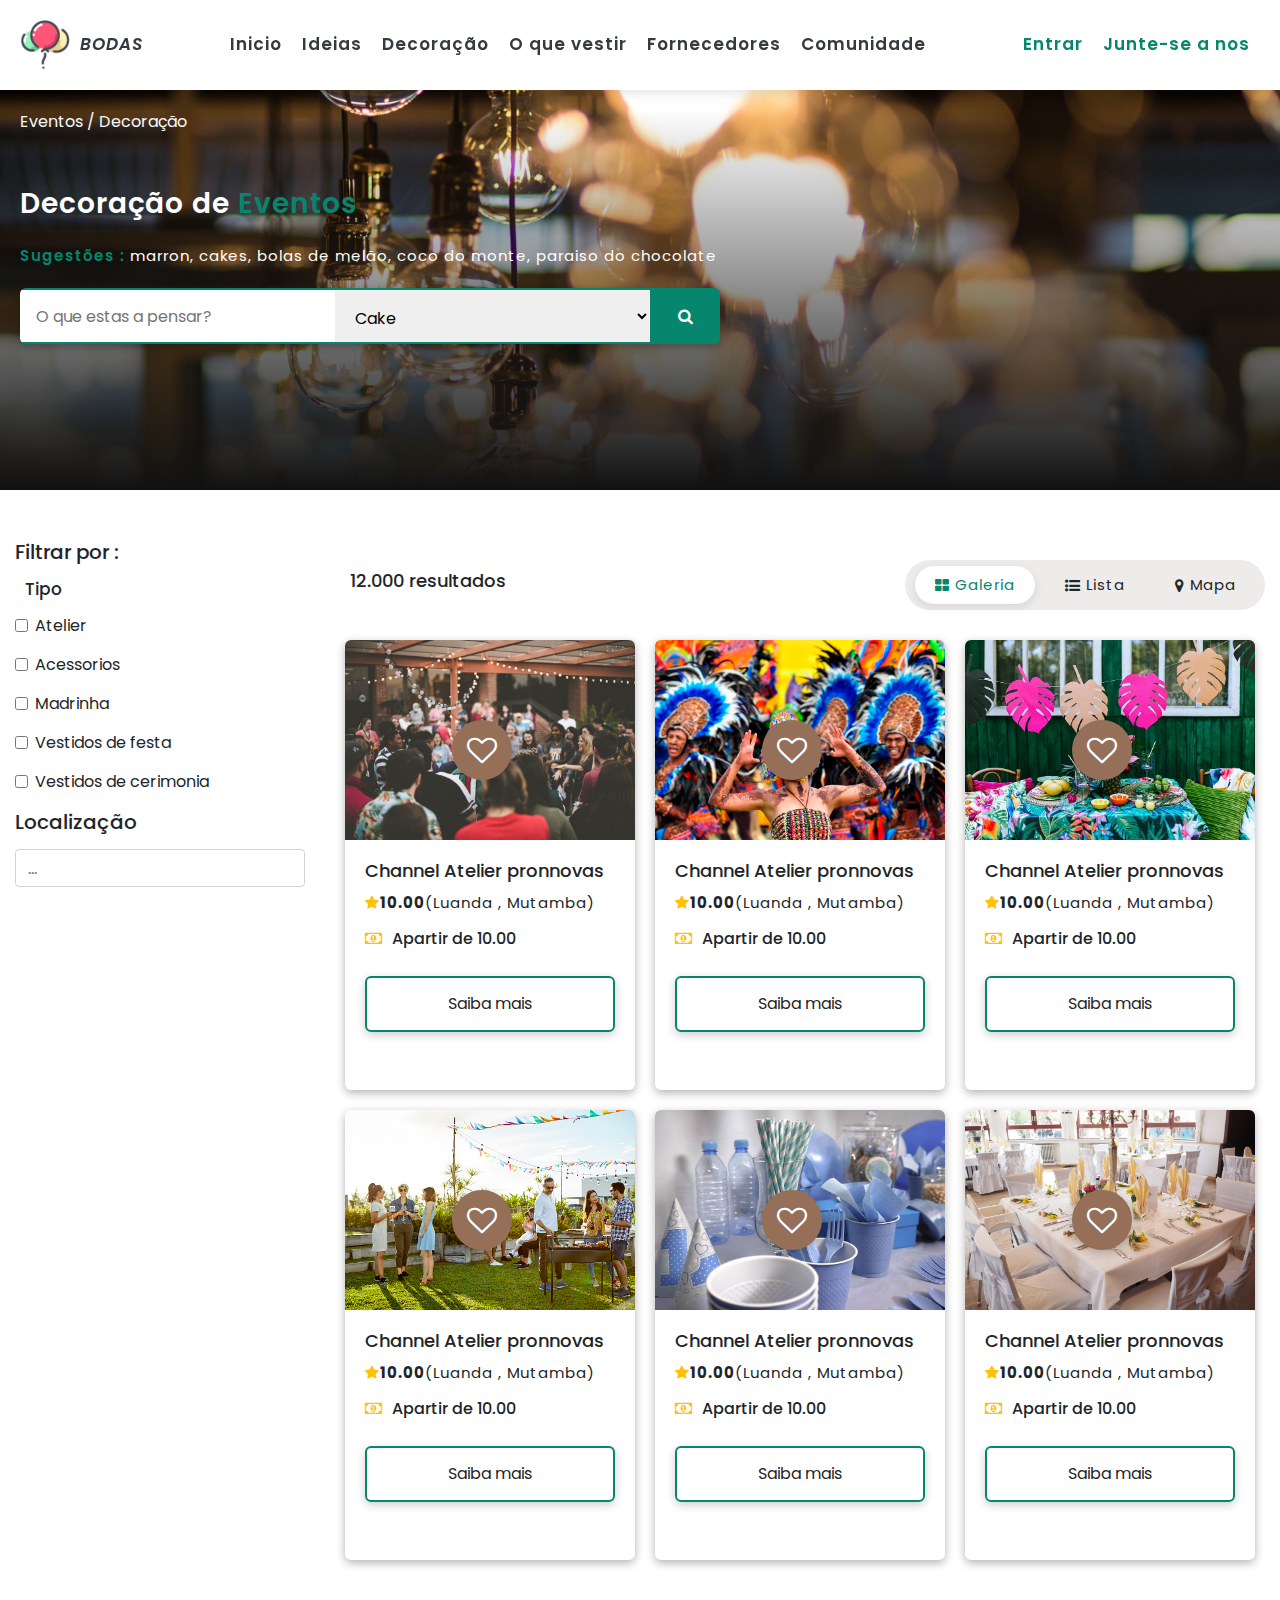
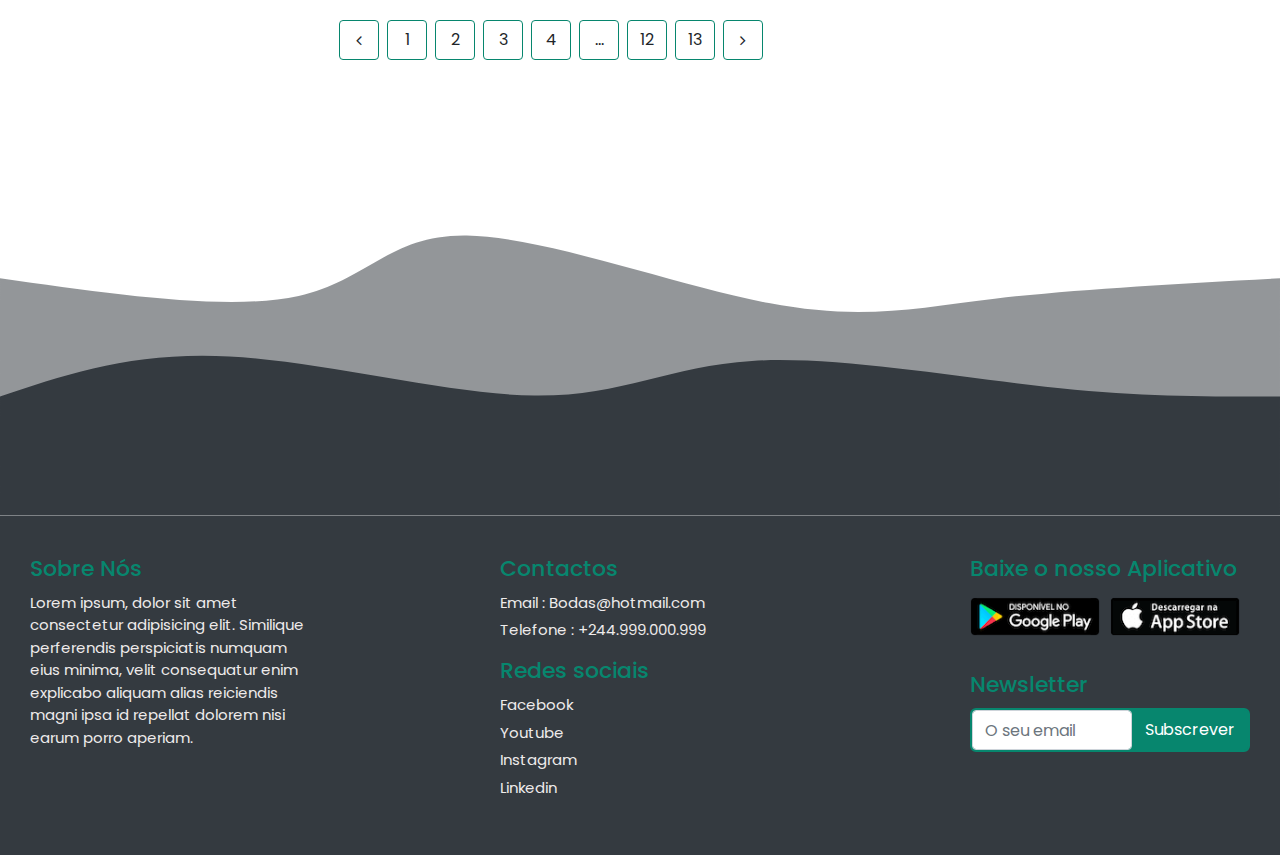
==== commit b3660247: "changing the search page" ====
--- a/search.html
+++ b/search.html
@@ -171,105 +171,271 @@
          </ul>
     </div>
     </form>
-      <div class="search-content col-lg-9">
-         <div class="col-lg-12"><h5>12.000 resultados</h5></div>
-         <aside class="content-area">
-             <article class="box-result">
-                      <img src="./images/15.jfif" alt="">
+      <div class="search-content col-lg-9 tab-filter">
+        <div class="space">
+            <div class="col"><h5>12.000 resultados</h5></div>
+            <div class="d-flex tab-filter-head">
+                 <li class="active"><i class="fa fa-th-large"></i>Galeria</li>
+                 <li><i class="fa fa-list-ul"></i>Lista</li>
+                 <li><i class="fa fa-map-marker"></i>Mapa</li>
+            </div>
+        </div>
+
+        <div class="tab-filter-body">
+            <div class="item active">
+                <aside class="content-area">
+                    <article class="box-result">
+                             <img src="./images/15.jfif" alt="">
+                             <div class="like fa fa-heart-o"></div>
+                             <div class="dets">
+                                <h5>Channel Atelier pronnovas</h5>
+                                <div class="reviews">
+                                          <i class="fa fa-star text-warning"></i>
+                                          <strong>10.00</strong>
+                                          <span>(Luanda , Mutamba)</span>
+                                  </div>
+                                  <h6><i class="fa fa-money"></i>Apartir de 10.00</h6>
+                                  <a href="provider_page.html" class="btn">Saiba mais</a>
+                             </div>
+                    </article>
+                    <article class="box-result">
+                      <img src="./images/16.jpg" alt="">
+                            <div class="like fa fa-heart-o"></div>
+                            <div class="dets">
+                               <h5>Channel Atelier pronnovas</h5>
+                               <div class="reviews">
+                                        <i class="fa fa-star text-warning"></i>
+                                        <strong>10.00</strong>
+                                        <span>(Luanda , Mutamba)</span>
+                               </div>
+                               <h6><i class="fa fa-money"></i>Apartir de 10.00</h6>
+                               <a href="provider_page.html" class="btn">Saiba mais</a>
+                            </div>
+                   </article>
+                   <article class="box-result">
+                      <img src="./images/17.jpg" alt="">
                       <div class="like fa fa-heart-o"></div>
                       <div class="dets">
                          <h5>Channel Atelier pronnovas</h5>
                          <div class="reviews">
-                                   <i class="fa fa-star text-warning"></i>
-                                   <strong>10.00</strong>
-                                   <span>(Luanda , Mutamba)</span>
-                           </div>
-                           <h6><i class="fa fa-money"></i>Apartir de 10.00</h6>
-                           <a href="provider_page.html" class="btn">Saiba mais</a>
+                                  <i class="fa fa-star text-warning"></i>
+                                  <strong>10.00</strong>
+                                  <span>(Luanda , Mutamba)</span>
+                         </div>
+                         <h6><i class="fa fa-money"></i>Apartir de 10.00</h6>
+                         <a href="provider_page.html" class="btn">Saiba mais</a>
+                      </div>
+                   </article>
+                   <article class="box-result">
+                      <img src="./images/18.jpg" alt="">
+                      <div class="like fa fa-heart-o"></div>
+                      <div class="dets">
+                         <h5>Channel Atelier pronnovas</h5>
+                         <div class="reviews">
+                                  <i class="fa fa-star text-warning"></i>
+                                  <strong>10.00</strong>
+                                  <span>(Luanda , Mutamba)</span>
+                         </div>
+                         <h6><i class="fa fa-money"></i>Apartir de 10.00</h6>
+                         <a href="provider_page.html" class="btn">Saiba mais</a>
                       </div>
              </article>
              <article class="box-result">
-               <img src="./images/16.jpg" alt="">
-                     <div class="like fa fa-heart-o"></div>
-                     <div class="dets">
-                        <h5>Channel Atelier pronnovas</h5>
-                        <div class="reviews">
-                                 <i class="fa fa-star text-warning"></i>
-                                 <strong>10.00</strong>
-                                 <span>(Luanda , Mutamba)</span>
-                        </div>
-                        <h6><i class="fa fa-money"></i>Apartir de 10.00</h6>
-                        <a href="provider_page.html" class="btn">Saiba mais</a>
-                     </div>
-            </article>
-            <article class="box-result">
-               <img src="./images/17.jpg" alt="">
-               <div class="like fa fa-heart-o"></div>
-               <div class="dets">
-                  <h5>Channel Atelier pronnovas</h5>
-                  <div class="reviews">
-                           <i class="fa fa-star text-warning"></i>
-                           <strong>10.00</strong>
-                           <span>(Luanda , Mutamba)</span>
-                  </div>
-                  <h6><i class="fa fa-money"></i>Apartir de 10.00</h6>
-                  <a href="provider_page.html" class="btn">Saiba mais</a>
-               </div>
-            </article>
-            <article class="box-result">
-               <img src="./images/18.jpg" alt="">
-               <div class="like fa fa-heart-o"></div>
-               <div class="dets">
-                  <h5>Channel Atelier pronnovas</h5>
-                  <div class="reviews">
-                           <i class="fa fa-star text-warning"></i>
-                           <strong>10.00</strong>
-                           <span>(Luanda , Mutamba)</span>
-                  </div>
-                  <h6><i class="fa fa-money"></i>Apartir de 10.00</h6>
-                  <a href="provider_page.html" class="btn">Saiba mais</a>
-               </div>
-      </article>
-      <article class="box-result">
-         <img src="./images/19.jpg" alt="">
-         <div class="like fa fa-heart-o"></div>
-         <div class="dets">
-            <h5>Channel Atelier pronnovas</h5>
-            <div class="reviews">
-                     <i class="fa fa-star text-warning"></i>
-                     <strong>10.00</strong>
-                     <span>(Luanda , Mutamba)</span>
+                <img src="./images/19.jpg" alt="">
+                <div class="like fa fa-heart-o"></div>
+                <div class="dets">
+                   <h5>Channel Atelier pronnovas</h5>
+                   <div class="reviews">
+                            <i class="fa fa-star text-warning"></i>
+                            <strong>10.00</strong>
+                            <span>(Luanda , Mutamba)</span>
+                   </div>
+                   <h6><i class="fa fa-money"></i>Apartir de 10.00</h6>
+                   <a href="provider_page.html" class="btn">Saiba mais</a>
+                </div>
+             </article>
+             <article class="box-result">
+                <img src="./images/20.jpg" alt="">
+                <div class="like fa fa-heart-o"></div>
+                <div class="dets">
+                   <h5>Channel Atelier pronnovas</h5>
+                   <div class="reviews">
+                            <i class="fa fa-star text-warning"></i>
+                            <strong>10.00</strong>
+                            <span>(Luanda , Mutamba)</span>
+                   </div>
+                   <h6><i class="fa fa-money"></i>Apartir de 10.00</h6>
+                   <a href="provider_page.html" class="btn">Saiba mais</a>
+                </div>
+             </article>
+             </aside>
+             <aside class="pagination-area">
+                <button class="btn fa fa-angle-left prevpag" page="prev"></button>
+                <a href="" class="btn" page="1">1</a>
+                <a href="" class="btn" page="2">2</a>
+                <a href="" class="btn" page="3">3</a>
+                <a href="" class="btn" page="4">4</a>
+                <a href="" class="btn" page="null">...</a>
+                <a href="" class="btn" page="12">12</a>
+                <a href="" class="btn" page="13">13</a>
+                <button class="btn fa fa-angle-right nextpage" page="next"></button>
+            </aside>
             </div>
-            <h6><i class="fa fa-money"></i>Apartir de 10.00</h6>
-            <a href="provider_page.html" class="btn">Saiba mais</a>
-         </div>
-      </article>
-      <article class="box-result">
-         <img src="./images/20.jpg" alt="">
-         <div class="like fa fa-heart-o"></div>
-         <div class="dets">
-            <h5>Channel Atelier pronnovas</h5>
-            <div class="reviews">
-                     <i class="fa fa-star text-warning"></i>
-                     <strong>10.00</strong>
-                     <span>(Luanda , Mutamba)</span>
-            </div>
-            <h6><i class="fa fa-money"></i>Apartir de 10.00</h6>
-            <a href="provider_page.html" class="btn">Saiba mais</a>
-         </div>
-      </article>
-         </aside>
-          <aside class="pagination-area">
-                 <button class="btn fa fa-angle-left prevpag" page="prev"></button>
-                 <a href="" class="btn" page="1">1</a>
-                 <a href="" class="btn" page="2">2</a>
-                 <a href="" class="btn" page="3">3</a>
-                 <a href="" class="btn" page="4">4</a>
-                 <a href="" class="btn" page="null">...</a>
-                 <a href="" class="btn" page="12">12</a>
-                 <a href="" class="btn" page="13">13</a>
-                 <button class="btn fa fa-angle-right nextpage" page="next"></button>
-          </aside>
+           <div class="item">
+            <aside class="content-area">
+                <div class="block-list">
+                    <article class="box-hr">
+                          <div class="box">
+                              <img src="./images/6.jpg" alt="">
+                              <div class="box-over">
+                                
+                              </div>
+                          </div>
+                          <div class="dets">
+                           <a href="provider/profile.html"> <h5>Pedro Morais Decoration</h5></a>
+                              <div class="flex-item">
+                                  <i class="fa fa-star"></i>
+                                  <span>4.5 <em>(293)</em> <b>Mutamba , Luanda</b> </span>
+                              </div>
+                              <p>
+                                  pedro Morais Decoration é uma equipa constituida pelo Luis 
+                                  e pela Adriana e ambos especializados em fotografia artística e de 
+                                  autor, prestando os seus serviços em eventos sociais, como o casamento,
+                                   onde prioriza os momentos únicos e os pequenos detalhes que marcam a diferença. 
+                                   Serviços que...
+                              </p>
+                              <div class="space">
+                                  <div><span><i class="fa fa-credit-card"></i>39.000Kz</span></div>
+                                  <div>
+                                      <a href="#" class="btn">Solicitar orçamento</a>
+                                  </div>
+                              </div>
+                          </div>
+                    </article>
+                    <article class="box-hr">
+                        <div class="box">
+                            <img src="./images/7.jpg" alt="">
+                            <div class="box-over">
+                              
+                            </div>
+                        </div>
+                        <div class="dets">
+                             <a href="provider/profile.html"> <h5>Pedro Morais Decoration</h5></a>
+                            <div class="flex-item">
+                                <i class="fa fa-star"></i>
+                                <span>4.5 <em>(293)</em> <b>Mutamba , Luanda</b> </span>
+                            </div>
+                            <p>
+                                pedro Morais Decoration é uma equipa constituida pelo Luis 
+                                e pela Adriana e ambos especializados em fotografia artística e de 
+                                autor, prestando os seus serviços em eventos sociais, como o casamento,
+                                 onde prioriza os momentos únicos e os pequenos detalhes que marcam a diferença. 
+                                 Serviços que...
+                            </p>
+                            <div class="space">
+                                <div><span><i class="fa fa-credit-card"></i>39.000Kz</span></div>
+                                <div>
+                                    <a href="#" class="btn">Solicitar orçamento</a>
+                                </div>
+                            </div>
+                        </div>
+                  </article>
+                  <article class="box-hr">
+                    <div class="box">
+                        <img src="./images/9.jpg" alt="">
+                        <div class="box-over">
+                          
+                        </div>
+                    </div>
+                    <div class="dets">
+                         <a href="provider/profile.html"> <h5>Pedro Morais Decoration</h5></a>
+                        <div class="flex-item">
+                            <i class="fa fa-star"></i>
+                            <span>4.5 <em>(293)</em> <b>Mutamba , Luanda</b> </span>
+                        </div>
+                        <p>
+                            pedro Morais Decoration é uma equipa constituida pelo Luis 
+                            e pela Adriana e ambos especializados em fotografia artística e de 
+                            autor, prestando os seus serviços em eventos sociais, como o casamento,
+                             onde prioriza os momentos únicos e os pequenos detalhes que marcam a diferença. 
+                             Serviços que...
+                        </p>
+                        <div class="space">
+                            <div><span><i class="fa fa-credit-card"></i>39.000Kz</span></div>
+                            <div>
+                                <a href="#" class="btn">Solicitar orçamento</a>
+                            </div>
+                        </div>
+                    </div>
+              </article>
+                </div>
+                <aside class="pagination-area">
+                    <button class="btn fa fa-angle-left prevpag" page="prev"></button>
+                    <a href="" class="btn" page="1">1</a>
+                    <a href="" class="btn" page="2">2</a>
+                    <a href="" class="btn" page="3">3</a>
+                    <a href="" class="btn" page="4">4</a>
+                    <a href="" class="btn" page="null">...</a>
+                    <a href="" class="btn" page="12">12</a>
+                    <a href="" class="btn" page="13">13</a>
+                    <button class="btn fa fa-angle-right nextpage" page="next"></button>
+                </aside>
+            </aside>
+           </div>
+           <div class="item">
+            <aside class="content-area">
+                    <div class="flex-container">
+                        <div class="block-list">
+                            <article class="box-hr">
+                                  <div class="box">
+                                      <img src="./images/6.jpg" alt="">
+                                      <div class="box-over">
+                                          <div class="dets">
+                                            <a href="provider/profile.html"> <h5>Pedro Morais Decoration</h5></a>
+                                            <div class="flex-item">
+                                                <i class="fa fa-star"></i>
+                                                <span>4.5 <em>(293)</em> <b>Mutamba , Luanda</b> </span>
+                                            </div>
+                                          </div>
+                                      </div>
+                                  </div> 
+                            </article> 
+                            <article class="box-hr">
+                                <div class="box">
+                                    <img src="./images/9.jpg" alt="">
+                                    <div class="box-over">
+                                        <div class="dets">
+                                          <a href="provider/profile.html"> <h5>Pedro Morais Decoration</h5></a>
+                                          <div class="flex-item">
+                                              <i class="fa fa-star"></i>
+                                              <span>4.5 <em>(293)</em> <b>Mutamba , Luanda</b> </span>
+                                          </div>
+                                        </div>
+                                    </div>
+                                </div> 
+                          </article> 
+                          <article class="box-hr">
+                            <div class="box">
+                                <img src="./images/7.jpg" alt="">
+                                <div class="box-over">
+                                    <div class="dets">
+                                      <a href="provider/profile.html"> <h5>Pedro Morais Decoration</h5></a>
+                                      <div class="flex-item">
+                                          <i class="fa fa-star"></i>
+                                          <span>4.5 <em>(293)</em> <b>Mutamba , Luanda</b> </span>
+                                      </div>
+                                    </div>
+                                </div>
+                            </div> 
+                      </article> 
+                        </div>
+                        <div class="col">
+                            <div class="mapouter"><div  class="gmap_canvas" style="min-height:800px !important ;"><iframe style="width:100%;min-height:1200px !important;max-height:1200px;" id="gmap_canvas" src="https://maps.google.com/maps?q=angola%20luanda&t=&z=13&ie=UTF8&iwloc=&output=embed" frameborder="0" scrolling="no" marginheight="0" marginwidth="0"></iframe><a href="https://putlocker-is.org"></a><br><style>.mapouter{position:relative;text-align:right;}</style><a href="https://www.embedgooglemap.net">google maps on website</a><style>.gmap_canvas {overflow:hidden;background:none!important;height:500px;width:600px;}</style></div></div>
+                        </div>
+                    </div>
+            </aside>
+           </div>
+        </div>
       </div>
    </div>
 </div>
--- a/css/style.css
+++ b/css/style.css
@@ -1120,8 +1120,6 @@
 
 }
 
-
-
 body .section-search .search-banner img{
     width:100%;
     height:300px;
@@ -1134,6 +1132,12 @@
     display: flex;
     align-items: center;
     flex-wrap: wrap;
+}
+body .section-search .item{
+    display: none;
+}
+body .section-search .item.active{
+    display: block !important;
 }
 
 body .section-search .box-result{
@@ -1187,6 +1191,178 @@
     font-size:18px;
     margin-bottom:10px;
 }
+
+body .section-search  .space{
+    width:100%;
+    display: flex;
+    align-items: center;
+    justify-content: space-between; 
+    margin:20px 0px;
+}
+
+
+body .section-search  .space .tab-filter-head{
+    max-width:360px;
+    align-items: center;
+    padding:10px 5px;
+    height:50px;
+    background:var(--prt-silver);
+    border-radius:30px;
+}
+
+.section-search  .space .tab-filter-head li{
+    margin:0 5px;
+    padding:10px 20px; 
+    height:38px;
+    cursor: pointer;
+    transition:all 1s ease-in-out;
+    display: flex;
+    align-items: center;
+    justify-content: center;
+    border-radius:30px;
+    font-size:15px;
+    letter-spacing:1px;
+}
+
+.section-search  .space  .col h5{
+    font-size:18px;
+}
+
+.section-search  .space .tab-filter-head li i{
+    margin-right:5px;
+}
+
+.section-search  .space .tab-filter-head li.active{
+    background:var(--prt-light);
+    color:var(--prt-main);
+    box-shadow:0 3px 10px rgba(0,0,0,0.1);
+}
+
+.tab-filter-body .block-list{
+    min-height:200px; 
+    width:100%;
+}
+
+.tab-filter-body .block-list .box-hr{
+    width:100%; 
+    margin-bottom:30px;
+    min-height:250px;
+    border-bottom:1px solid var(--prt-silver);
+    display: flex;
+}
+
+
+.tab-filter-body .block-list .box-hr .box{
+    min-width:300px;
+    max-width:250px;
+    height:240px;
+    border-radius:10px;
+    overflow: hidden;
+    position: relative;
+}
+
+.tab-filter-body .block-list .box-hr  .dets{
+    padding:10px;
+    padding-left:20px;
+}
+
+.tab-filter-body .block-list .box-hr .dets h5{
+    font-size:18px;
+    margin-bottom:10px;
+}
+.tab-filter-body .block-list .box-hr  .dets .flex-item{
+    margin:10px 0;
+}
+
+.tab-filter-body .block-list .box-hr .dets .flex-item .fa{
+    color:var(--warning);
+    margin:0 5px;
+}
+
+.tab-filter-body .block-list .box-hr .dets .flex-item b{
+  margin:0 5px;
+}
+
+
+.tab-filter-body .block-list .box-hr  .dets .flex-item,
+.tab-filter-body .block-list .box-hr  .dets .flex-item span{
+    display: flex;
+    align-items: center; 
+}
+
+.tab-filter-body .block-list .box-hr .box img{
+    width:100%;
+    height:100%;
+}
+
+.tab-filter-body .block-list .box-hr  .dets p{
+    font-size:15px;
+    margin-top:10px;
+    color:var(--secondary);
+}
+
+.tab-filter-body .block-list .box-hr .dets .space{
+    margin:2px 0;
+}
+
+.tab-filter-body .block-list .box-hr .dets .btn{
+    background:var(--prt-main); 
+    color:var(--prt-light);
+    width:100%;
+    margin-top:20px;
+    padding:10px 14px;
+    border-radius:6px;
+    box-shadow:0 3px 10px rgba(0,0,0,0.2);
+    cursor: pointer;
+    transition:all 1s ease-in-out;
+}
+
+.tab-filter-body .block-list .box-hr .dets .btn:hover{
+    background:var(--prt-brown);
+}
+
+.tab-filter-body .block-list .box-hr .dets h5{
+    color:var(--dark);
+}
+
+.tab-filter-body .block-list .box-hr .dets div span i{
+    margin-right:10px;
+}
+
+
+.tab-filter-body  .flex-container{
+    display: flex;
+    width:100%;
+    height:100%;
+}
+
+
+
+.tab-filter-body .block-list .box-hr .box-over{
+    position: absolute;
+    top:0;
+    left:0;
+    width:100%;
+    height:100%;
+    padding:10px;
+    background:rgba(0,0,0,0.4);
+    display: flex;
+    flex-direction: column;
+    justify-content: flex-end;
+    color:var(--prt-light);
+}
+
+
+
+
+.tab-filter-body  .flex-container .box-hr .box{
+    min-width:350px;
+}
+ 
+.tab-filter-body  .flex-container .box-hr .dets h5{
+    color:var(--prt-light);
+}
+
 
 body .section-search .box-result .reviews{
     display: flex;
